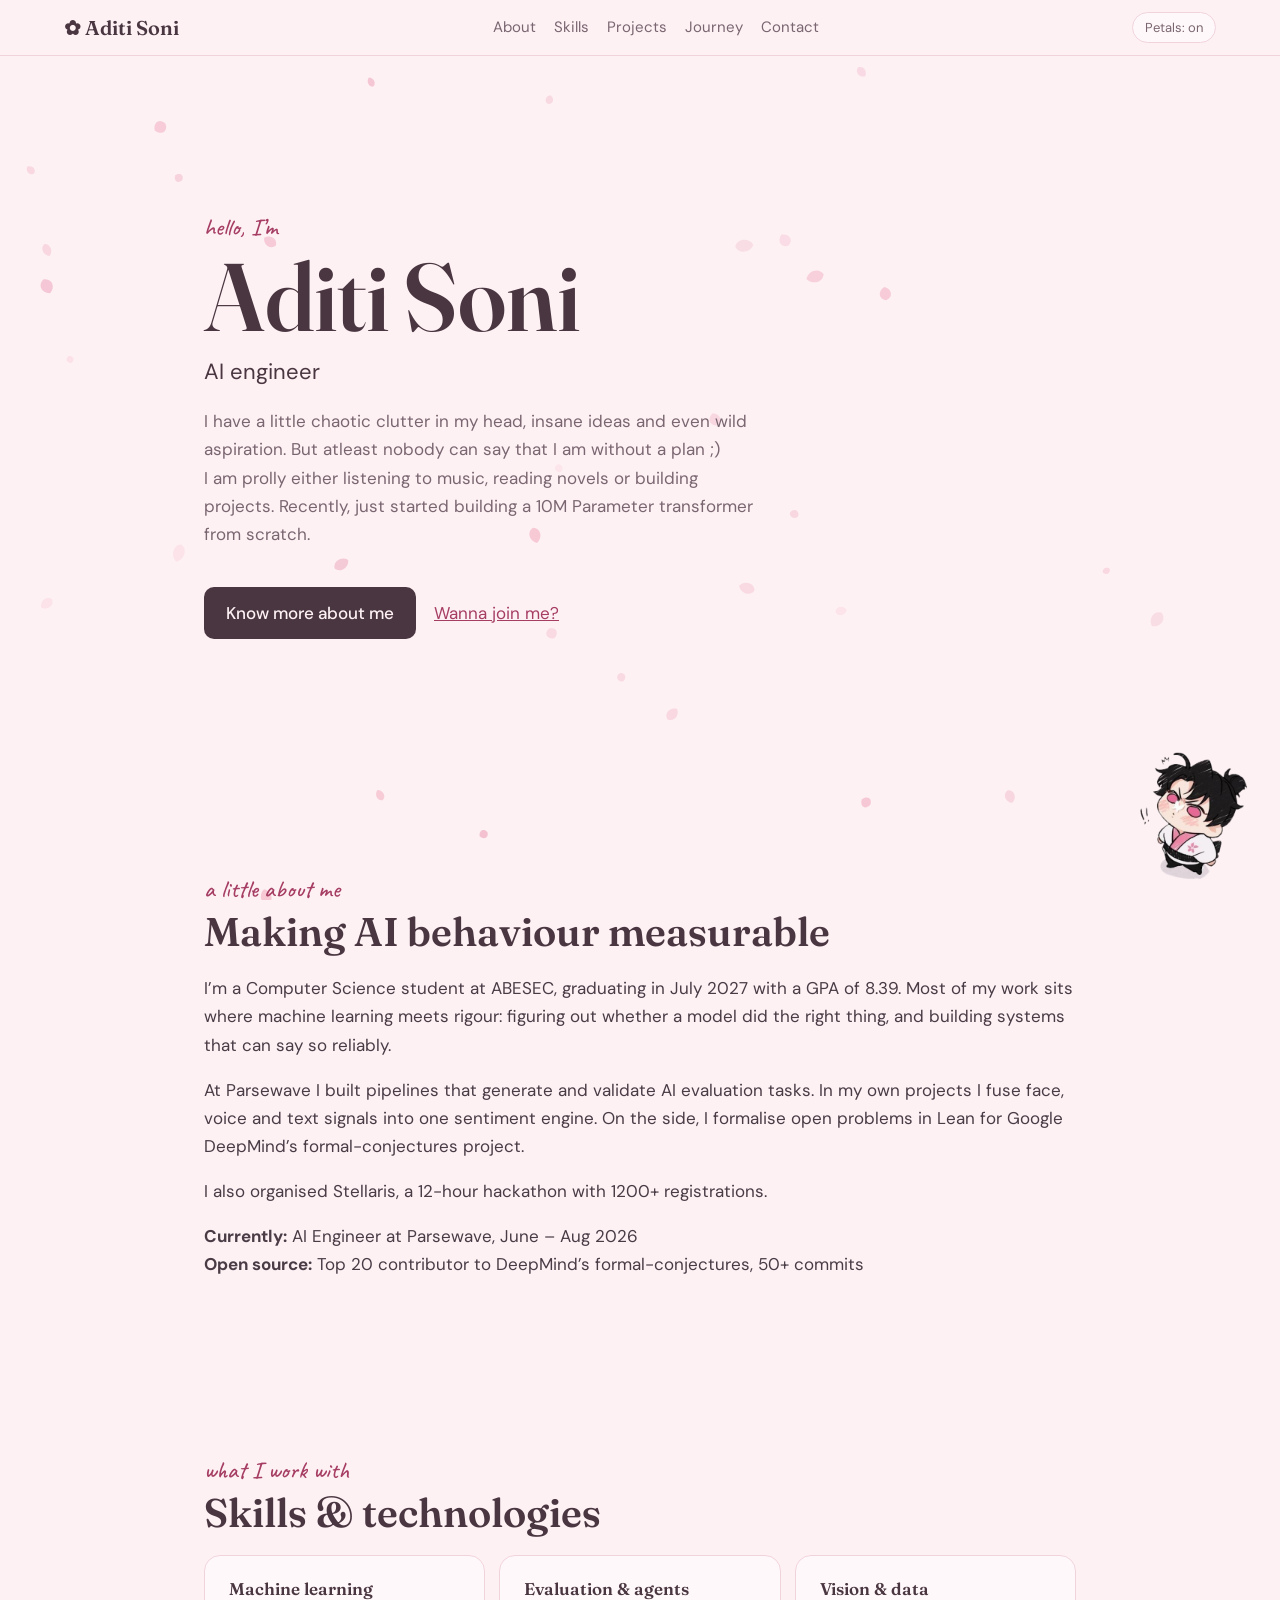
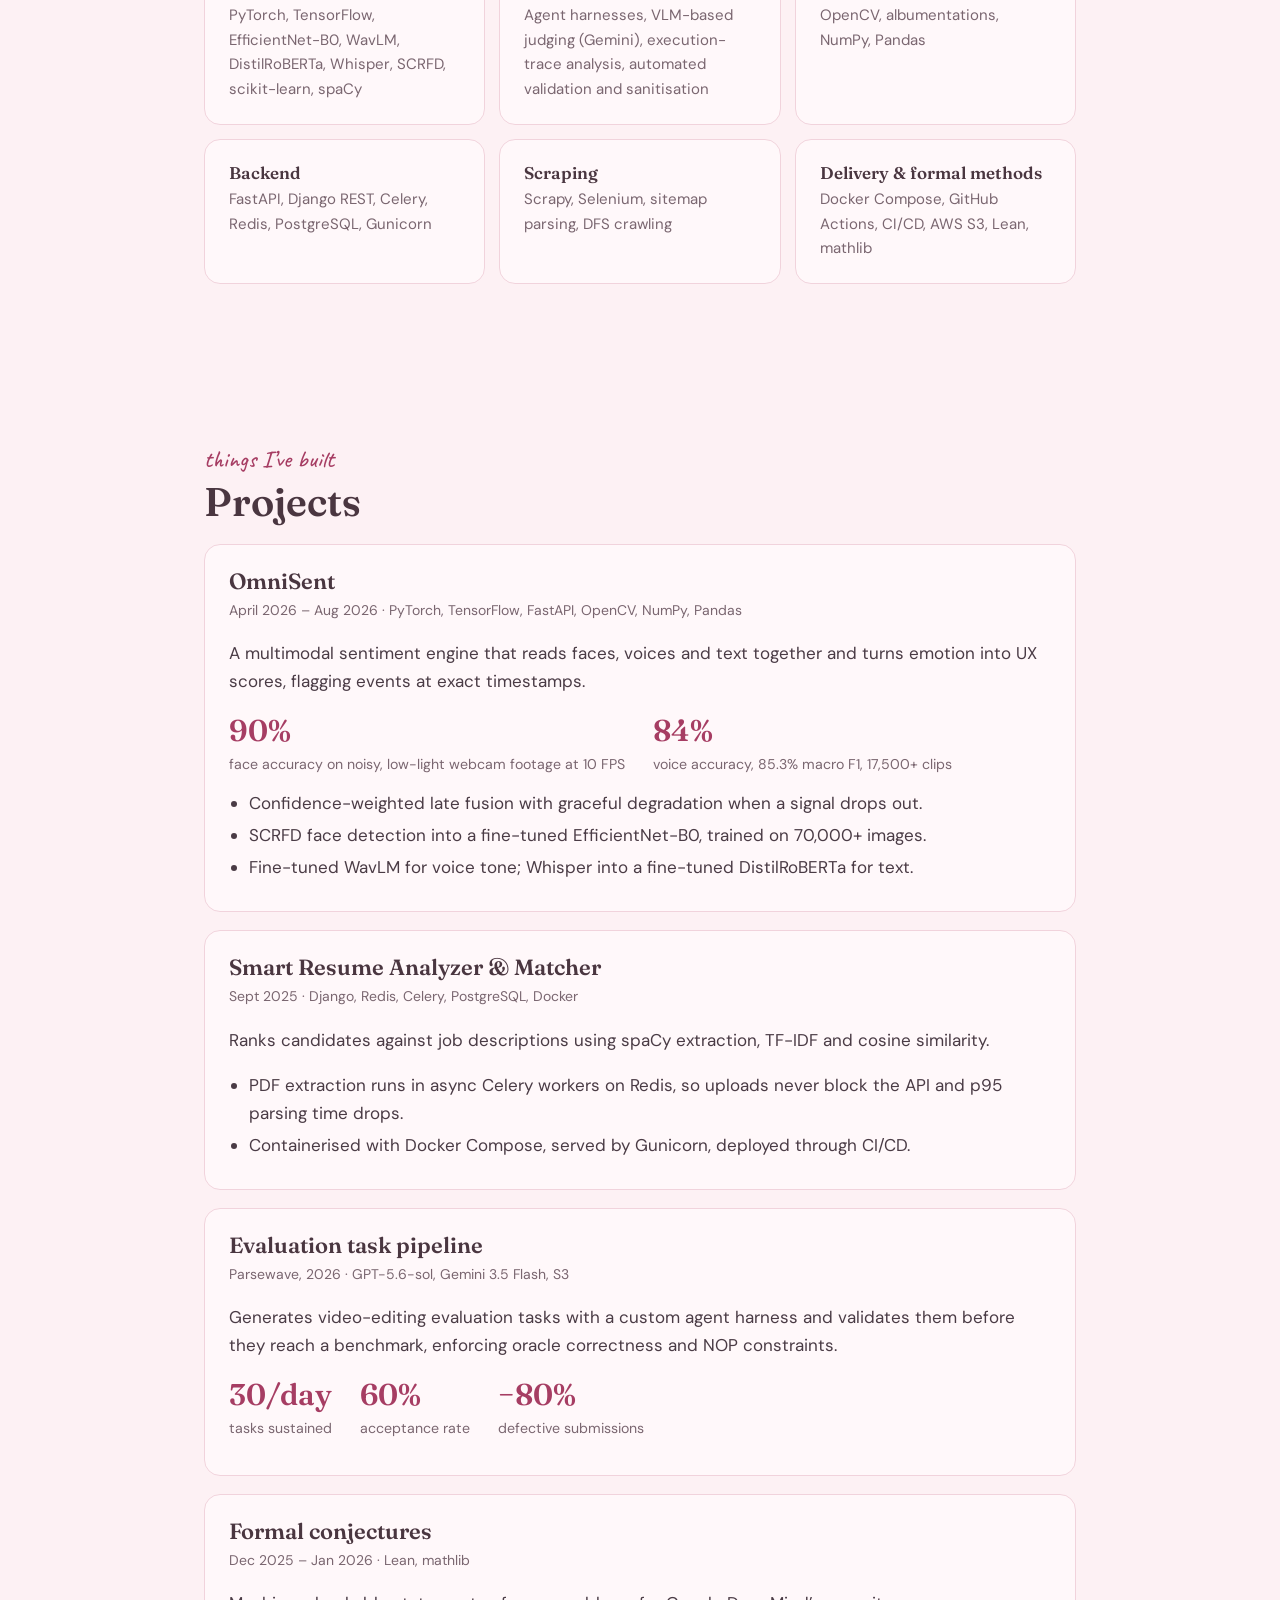
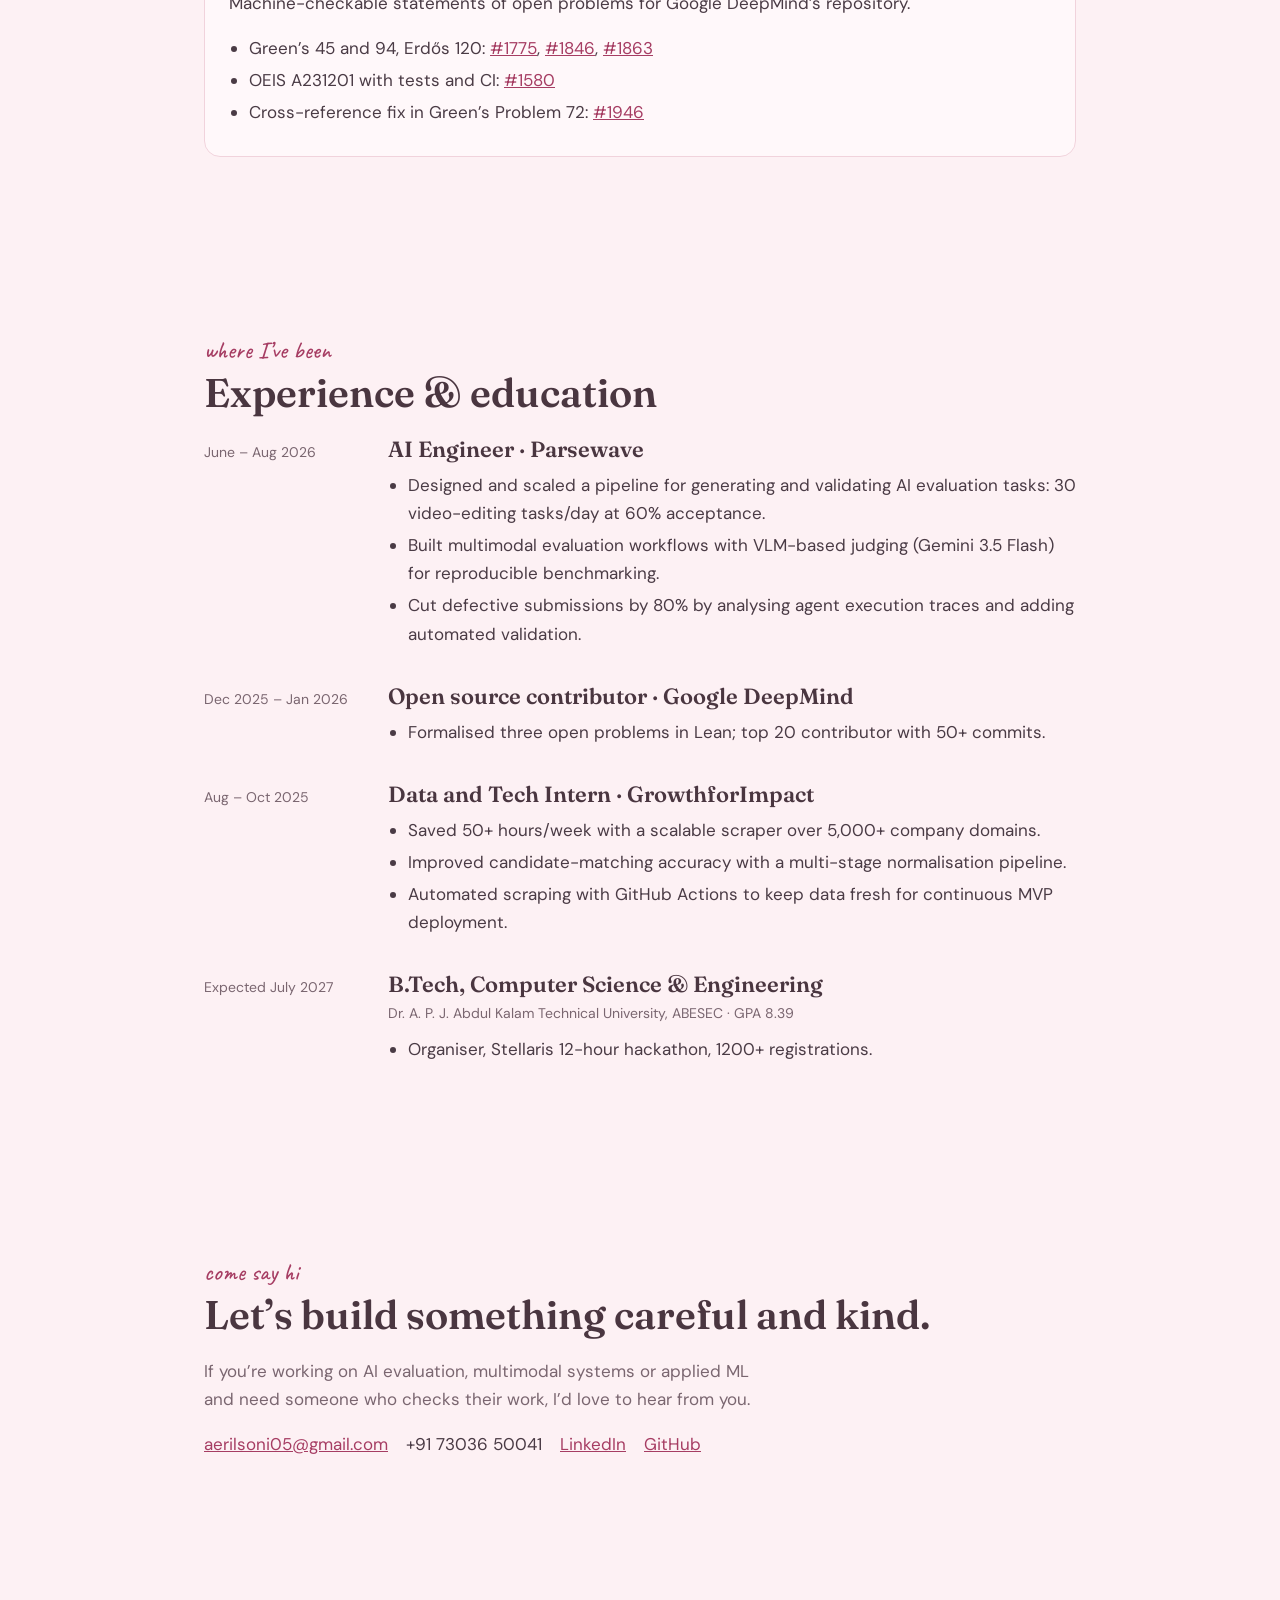
==== index.html @ 795e9792 "changed file name" ====
<!DOCTYPE html>
<html lang="en">
<head>
<meta charset="utf-8">
<meta name="viewport" content="width=device-width, initial-scale=1, viewport-fit=cover">
<title>Aditi Soni — Portfolio</title>
<link rel="stylesheet" href="https://fonts.googleapis.com/css2?family=Fraunces:wght@400;600&family=DM+Sans:wght@400;500&family=Caveat:wght@500&display=swap">
<style>
:root{--bg:#fdf1f4;--surface:#fff8fa;--line:#f1d3dc;--text:#4a3b45;--muted:#7a6670;--rose:#a63d63;--pink:#f4bfce;--ink:#4a3640;--focus:#8839ef;
box-sizing:border-box;padding-top:env(safe-area-inset-top,0px);padding-bottom:env(safe-area-inset-bottom,0px)}
@media(prefers-color-scheme:dark){:root:not([data-theme="light"]){--bg:#2a1f26;--surface:#35282f;--line:#4d3a44;--text:#f3e1e7;--muted:#c4a9b4;--rose:#f2a4bd;--pink:#e58fab;--ink:#f3e1e7}}
:root[data-theme="dark"]{--bg:#2a1f26;--surface:#35282f;--line:#4d3a44;--text:#f3e1e7;--muted:#c4a9b4;--rose:#f2a4bd;--pink:#e58fab;--ink:#f3e1e7}
*{box-sizing:border-box}
html{scroll-behavior:smooth;scroll-padding-top:70px}
body{margin:0;background:var(--bg);color:var(--text);font:400 17px/1.65 "DM Sans",system-ui,sans-serif}
a{color:var(--rose)}
:focus-visible{outline:2px solid var(--focus);outline-offset:3px;border-radius:4px}
#petals{position:fixed;inset:0;width:100%;height:100%;pointer-events:none;z-index:0}
header,main,footer{position:relative;z-index:1}
header{position:sticky;top:env(safe-area-inset-top,0px);display:flex;justify-content:space-between;align-items:center;gap:12px;padding:12px 5vw;background:color-mix(in srgb,var(--bg) 88%,transparent);backdrop-filter:blur(6px);border-bottom:1px solid var(--line);z-index:5}
header nav{display:flex;gap:18px;flex-wrap:wrap}
header nav a{text-decoration:none;color:var(--muted);font-size:15px}
header nav a:hover{color:var(--rose)}
.brand{font:600 20px Fraunces,Georgia,serif;color:var(--ink);text-decoration:none}
#tog{font:inherit;font-size:13px;border:1px solid var(--line);background:var(--surface);color:var(--muted);border-radius:99px;padding:4px 12px;cursor:pointer}
section{padding:80px 5vw;max-width:1000px;margin:0 auto}
.hero{min-height:82vh;display:flex;flex-direction:column;justify-content:center}
.script{font:500 24px Caveat,cursive;color:var(--rose);margin:0}
h1{font:600 clamp(48px,9vw,96px)/1 Fraunces,Georgia,serif;color:var(--ink);margin:6px 0 10px}
h1 span{display:inline-block;margin-left:.15em}
h2{font:600 clamp(28px,4vw,40px)/1.2 Fraunces,Georgia,serif;color:var(--ink);margin:4px 0 18px}
h3{font:600 22px Fraunces,Georgia,serif;margin:0 0 4px;color:var(--ink)}
.role{font-size:22px;margin:0;color:var(--ink)}
.lede{max-width:560px;color:var(--muted)}
.btns{display:flex;gap:18px;align-items:center;margin-top:22px;flex-wrap:wrap}
.btn{background:var(--ink);color:var(--bg);padding:12px 22px;border-radius:10px;text-decoration:none;font-weight:500}
.card{background:var(--surface);border:1px solid var(--line);border-radius:16px;padding:22px 24px;margin-bottom:18px}
.meta{color:var(--muted);font-size:14px;margin:0 0 10px}
.stats{display:flex;gap:28px;flex-wrap:wrap;margin:12px 0}
.stats b{display:block;font:600 30px Fraunces,Georgia,serif;color:var(--rose)}
.stats small{color:var(--muted)}
ul{padding-left:20px;margin:8px 0}
li{margin:4px 0}
.skills{display:grid;grid-template-columns:repeat(auto-fit,minmax(260px,1fr));gap:14px}
.skills .card{margin:0}
.skills h3{font-size:17px}
.skills p{margin:0;color:var(--muted);font-size:15px}
.job{display:grid;grid-template-columns:160px 1fr;gap:8px 24px;margin-bottom:26px}
.job .when{color:var(--muted);font-size:14px;padding-top:6px}
@media(max-width:640px){.job{grid-template-columns:1fr}}
.links{display:flex;gap:18px;flex-wrap:wrap;margin-top:12px}
footer{text-align:center;padding:40px 5vw 120px;color:var(--muted);font-size:14px}
#chibi{position:fixed;right:max(12px,env(safe-area-inset-right,0px));bottom:calc(10px + env(safe-area-inset-bottom,0px));width:150px;height:auto;z-index:4;pointer-events:none;animation:bob 3.4s ease-in-out infinite}
@keyframes bob{50%{transform:translateY(-6px)}}
@media(prefers-reduced-motion:reduce){#chibi{animation:none}html{scroll-behavior:auto}}
</style>
</head>
<body>
<canvas id="petals" aria-hidden="true"></canvas>

<header>
  <a class="brand" href="#top">✿ Aditi Soni</a>
  <nav><a href="#about">About</a><a href="#skills">Skills</a><a href="#projects">Projects</a><a href="#journey">Journey</a><a href="#contact">Contact</a></nav>
  <button id="tog" aria-pressed="true">Petals: on</button>
</header>

<main id="top">
<section class="hero">
  <p class="script">hello, I’m</p>
  <h1>Aditi<span>Soni</span></h1>
  <p class="role">AI engineer</p>
  <p class="lede">I have a little chaotic clutter in my head, insane ideas and even wild aspiration. But atleast nobody can say that I am without a plan ;) <br> I am prolly either listening to music, reading novels or building projects. Recently, just started building a 10M Parameter transformer from scratch.</p>
  <div class="btns"><a class="btn" href="#projects">Know more about me</a><a href="#contact">Wanna join me?</a></div>
</section>

<section id="about">
  <p class="script">a little about me</p>
  <h2>Making AI behaviour measurable</h2>
  <p>I’m a Computer Science student at ABESEC, graduating in July 2027 with a GPA of 8.39. Most of my work sits where machine learning meets rigour: figuring out whether a model did the right thing, and building systems that can say so reliably.</p>
  <p>At Parsewave I built pipelines that generate and validate AI evaluation tasks. In my own projects I fuse face, voice and text signals into one sentiment engine. On the side, I formalise open problems in Lean for Google DeepMind’s formal-conjectures project.</p>
  <p>I also organised Stellaris, a 12-hour hackathon with 1200+ registrations.</p>
  <p><b>Currently:</b> AI Engineer at Parsewave, June – Aug 2026<br><b>Open source:</b> Top 20 contributor to DeepMind’s formal-conjectures, 50+ commits</p>
</section>

<section id="skills">
  <p class="script">what I work with</p>
  <h2>Skills &amp; technologies</h2>
  <div class="skills">
    <div class="card"><h3>Machine learning</h3><p>PyTorch, TensorFlow, EfficientNet-B0, WavLM, DistilRoBERTa, Whisper, SCRFD, scikit-learn, spaCy</p></div>
    <div class="card"><h3>Evaluation &amp; agents</h3><p>Agent harnesses, VLM-based judging (Gemini), execution-trace analysis, automated validation and sanitisation</p></div>
    <div class="card"><h3>Vision &amp; data</h3><p>OpenCV, albumentations, NumPy, Pandas</p></div>
    <div class="card"><h3>Backend</h3><p>FastAPI, Django REST, Celery, Redis, PostgreSQL, Gunicorn</p></div>
    <div class="card"><h3>Scraping</h3><p>Scrapy, Selenium, sitemap parsing, DFS crawling</p></div>
    <div class="card"><h3>Delivery &amp; formal methods</h3><p>Docker Compose, GitHub Actions, CI/CD, AWS S3, Lean, mathlib</p></div>
  </div>
</section>

<section id="projects">
  <p class="script">things I’ve built</p>
  <h2>Projects</h2>
  <div class="card">
    <h3>OmniSent</h3>
    <p class="meta">April 2026 – Aug 2026 · PyTorch, TensorFlow, FastAPI, OpenCV, NumPy, Pandas</p>
    <p>A multimodal sentiment engine that reads faces, voices and text together and turns emotion into UX scores, flagging events at exact timestamps.</p>
    <div class="stats"><div><b>90%</b><small>face accuracy on noisy, low-light webcam footage at 10 FPS</small></div><div><b>84%</b><small>voice accuracy, 85.3% macro F1, 17,500+ clips</small></div></div>
    <ul><li>Confidence-weighted late fusion with graceful degradation when a signal drops out.</li><li>SCRFD face detection into a fine-tuned EfficientNet-B0, trained on 70,000+ images.</li><li>Fine-tuned WavLM for voice tone; Whisper into a fine-tuned DistilRoBERTa for text.</li></ul>
  </div>
  <div class="card">
    <h3>Smart Resume Analyzer &amp; Matcher</h3>
    <p class="meta">Sept 2025 · Django, Redis, Celery, PostgreSQL, Docker</p>
    <p>Ranks candidates against job descriptions using spaCy extraction, TF-IDF and cosine similarity.</p>
    <ul><li>PDF extraction runs in async Celery workers on Redis, so uploads never block the API and p95 parsing time drops.</li><li>Containerised with Docker Compose, served by Gunicorn, deployed through CI/CD.</li></ul>
  </div>
  <div class="card">
    <h3>Evaluation task pipeline</h3>
    <p class="meta">Parsewave, 2026 · GPT-5.6-sol, Gemini 3.5 Flash, S3</p>
    <p>Generates video-editing evaluation tasks with a custom agent harness and validates them before they reach a benchmark, enforcing oracle correctness and NOP constraints.</p>
    <div class="stats"><div><b>30/day</b><small>tasks sustained</small></div><div><b>60%</b><small>acceptance rate</small></div><div><b>−80%</b><small>defective submissions</small></div></div>
  </div>
  <div class="card">
    <h3>Formal conjectures</h3>
    <p class="meta">Dec 2025 – Jan 2026 · Lean, mathlib</p>
    <p>Machine-checkable statements of open problems for Google DeepMind’s repository.</p>
    <ul>
      <li>Green’s 45 and 94, Erdős 120: <a href="https://github.com/google-deepmind/formal-conjectures/pull/1775">#1775</a>, <a href="https://github.com/google-deepmind/formal-conjectures/pull/1846">#1846</a>, <a href="https://github.com/google-deepmind/formal-conjectures/pull/1863">#1863</a></li>
      <li>OEIS A231201 with tests and CI: <a href="https://github.com/google-deepmind/formal-conjectures/pull/1580">#1580</a></li>
      <li>Cross-reference fix in Green’s Problem 72: <a href="https://github.com/google-deepmind/formal-conjectures/pull/1946">#1946</a></li>
    </ul>
  </div>
</section>

<section id="journey">
  <p class="script">where I’ve been</p>
  <h2>Experience &amp; education</h2>
  <div class="job"><div class="when">June – Aug 2026</div><div><h3>AI Engineer · Parsewave</h3><ul><li>Designed and scaled a pipeline for generating and validating AI evaluation tasks: 30 video-editing tasks/day at 60% acceptance.</li><li>Built multimodal evaluation workflows with VLM-based judging (Gemini 3.5 Flash) for reproducible benchmarking.</li><li>Cut defective submissions by 80% by analysing agent execution traces and adding automated validation.</li></ul></div></div>
  <div class="job"><div class="when">Dec 2025 – Jan 2026</div><div><h3>Open source contributor · Google DeepMind</h3><ul><li>Formalised three open problems in Lean; top 20 contributor with 50+ commits.</li></ul></div></div>
  <div class="job"><div class="when">Aug – Oct 2025</div><div><h3>Data and Tech Intern · GrowthforImpact</h3><ul><li>Saved 50+ hours/week with a scalable scraper over 5,000+ company domains.</li><li>Improved candidate-matching accuracy with a multi-stage normalisation pipeline.</li><li>Automated scraping with GitHub Actions to keep data fresh for continuous MVP deployment.</li></ul></div></div>
  <div class="job"><div class="when">Expected July 2027</div><div><h3>B.Tech, Computer Science &amp; Engineering</h3><p class="meta">Dr. A. P. J. Abdul Kalam Technical University, ABESEC · GPA 8.39</p><ul><li>Organiser, Stellaris 12-hour hackathon, 1200+ registrations.</li></ul></div></div>
</section>

<section id="contact">
  <p class="script">come say hi</p>
  <h2>Let’s build something careful and kind.</h2>
  <p class="lede">If you’re working on AI evaluation, multimodal systems or applied ML and need someone who checks their work, I’d love to hear from you.</p>
  <div class="links"><a href="mailto:aerilsoni05@gmail.com">aerilsoni05@gmail.com</a><span>+91 73036 50041</span><a href="https://www.linkedin.com/in/aditisoni05">LinkedIn</a><a href="https://github.com/Aditi0522">GitHub</a></div>
</section>
</main>

<footer></footer>

<img id="chibi" src="[data-uri]" width="400" height="400" alt="" aria-hidden="true">

<script>
(function(){
  var c=document.getElementById('petals'),x=c.getContext('2d'),W,H,on=true,raf;
  var reduce=window.matchMedia('(prefers-reduced-motion: reduce)').matches;
  function size(){var d=window.devicePixelRatio||1;W=innerWidth;H=innerHeight;c.width=W*d;c.height=H*d;x.setTransform(d,0,0,d,0,0)}
  addEventListener('resize',size);size();
  var cols=['#f4bfce','#f7cfdb','#efa9bf','#fbdde5'];
  function P(init){this.reset(init)}
  P.prototype.reset=function(init){
    this.x=Math.random()*W;this.y=init?Math.random()*H:-20;
    this.s=5+Math.random()*5;this.vy=.35+Math.random()*.5;
    this.ph=Math.random()*6.28;this.sw=.6+Math.random()*.9;
    this.rot=Math.random()*6.28;this.vr=(Math.random()-.5)*.02;
    this.a=.45+Math.random()*.4;this.col=cols[Math.floor(Math.random()*cols.length)];
  };
  P.prototype.step=function(t){
    this.y+=this.vy;this.x+=Math.sin(t/1400+this.ph)*this.sw*.5;this.rot+=this.vr;
    if(this.y>H+20||this.x>W+30||this.x<-30)this.reset(false);
  };
  P.prototype.draw=function(t){
    var flip=Math.abs(Math.sin(t/900+this.ph));
    x.save();x.translate(this.x,this.y);x.rotate(this.rot);x.scale(1,.55+.45*flip);
    x.globalAlpha=this.a;x.fillStyle=this.col;
    var s=this.s;x.beginPath();
    x.moveTo(0,-s);x.bezierCurveTo(s*.9,-s*.7,s*.8,s*.6,0,s);
    x.bezierCurveTo(-s*.8,s*.6,-s*.9,-s*.7,0,-s);x.fill();
    x.restore();
  };
  var n=Math.min(36,Math.round(W/36)),ps=[];
  for(var i=0;i<n;i++)ps.push(new P(true));
  function loop(t){
    x.clearRect(0,0,W,H);
    for(var i=0;i<ps.length;i++){ps[i].step(t);ps[i].draw(t)}
    raf=requestAnimationFrame(loop);
  }
  var b=document.getElementById('tog');
  function set(v){
    on=v;b.textContent='Petals: '+(v?'on':'off');b.setAttribute('aria-pressed',v);
    cancelAnimationFrame(raf);
    if(v)raf=requestAnimationFrame(loop);else x.clearRect(0,0,W,H);
  }
  b.addEventListener('click',function(){set(!on)});
  set(!reduce);
})();
</script>
</body>
</html>
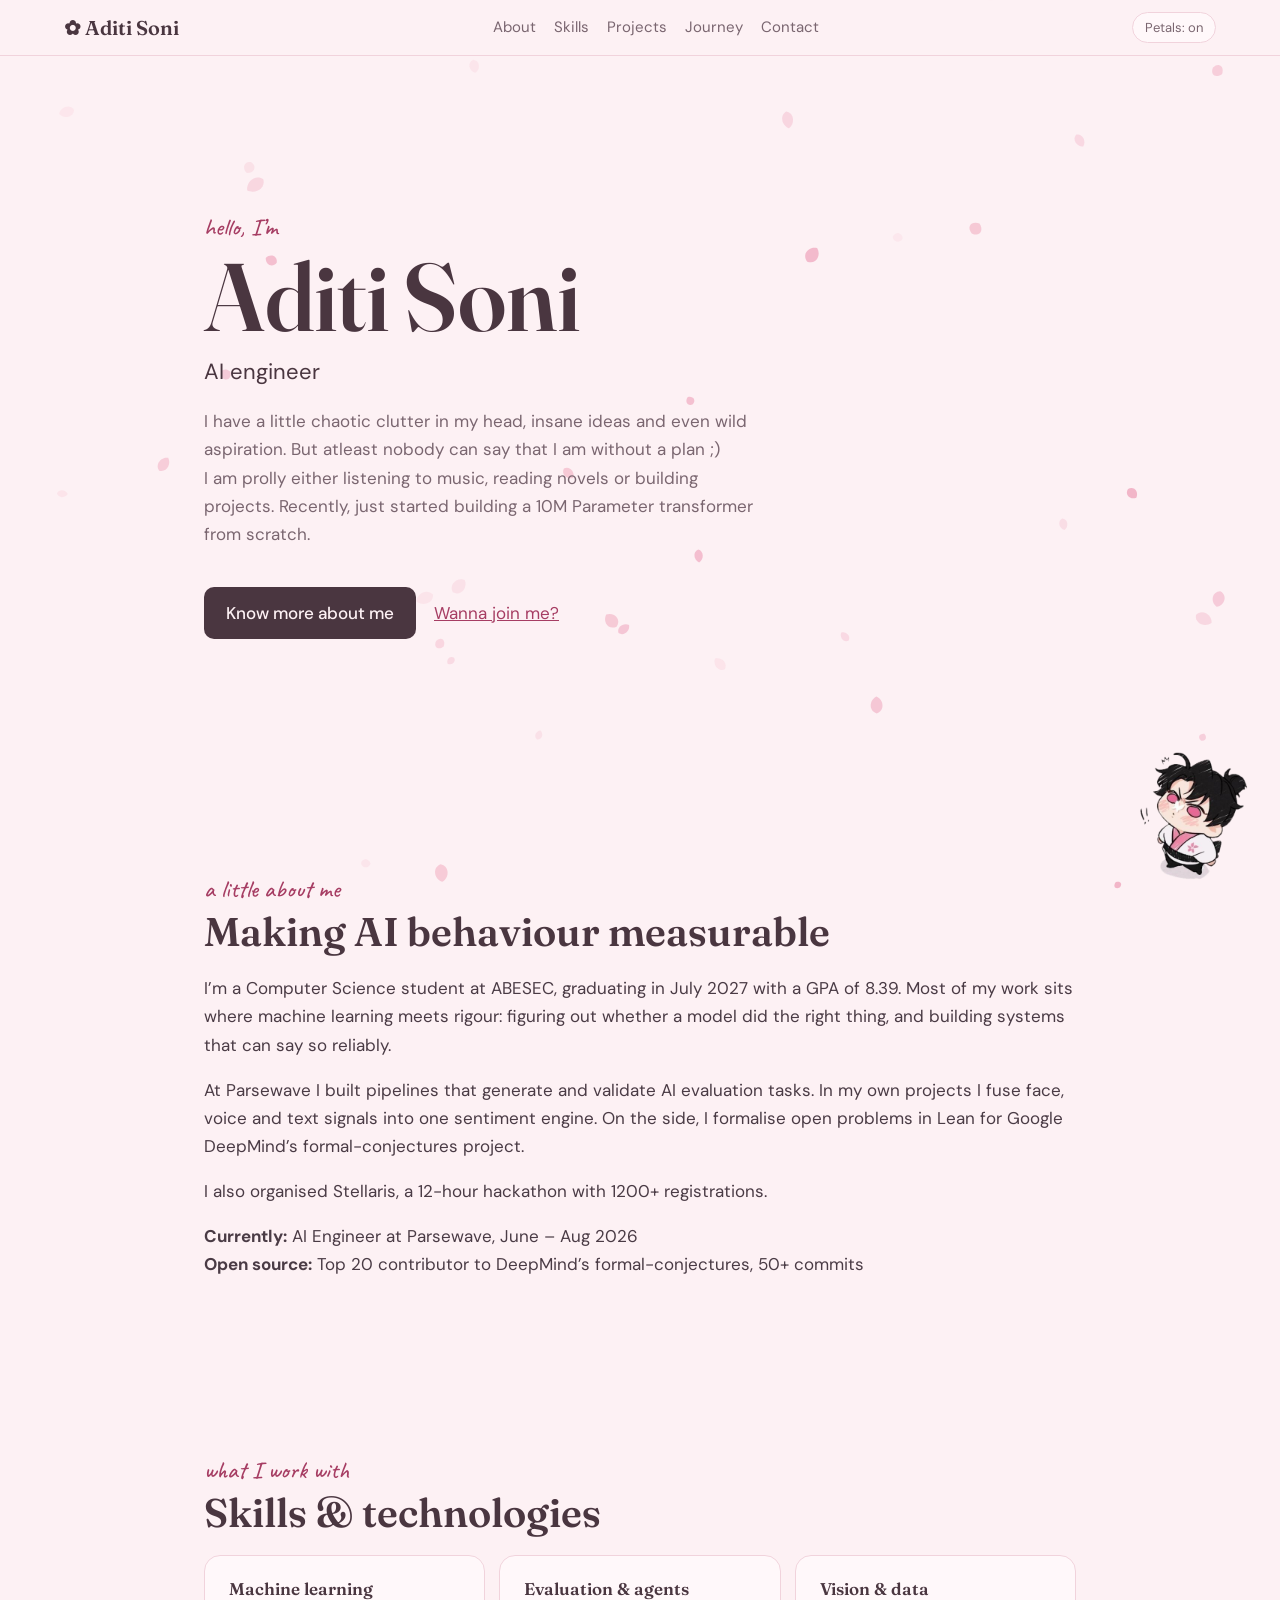
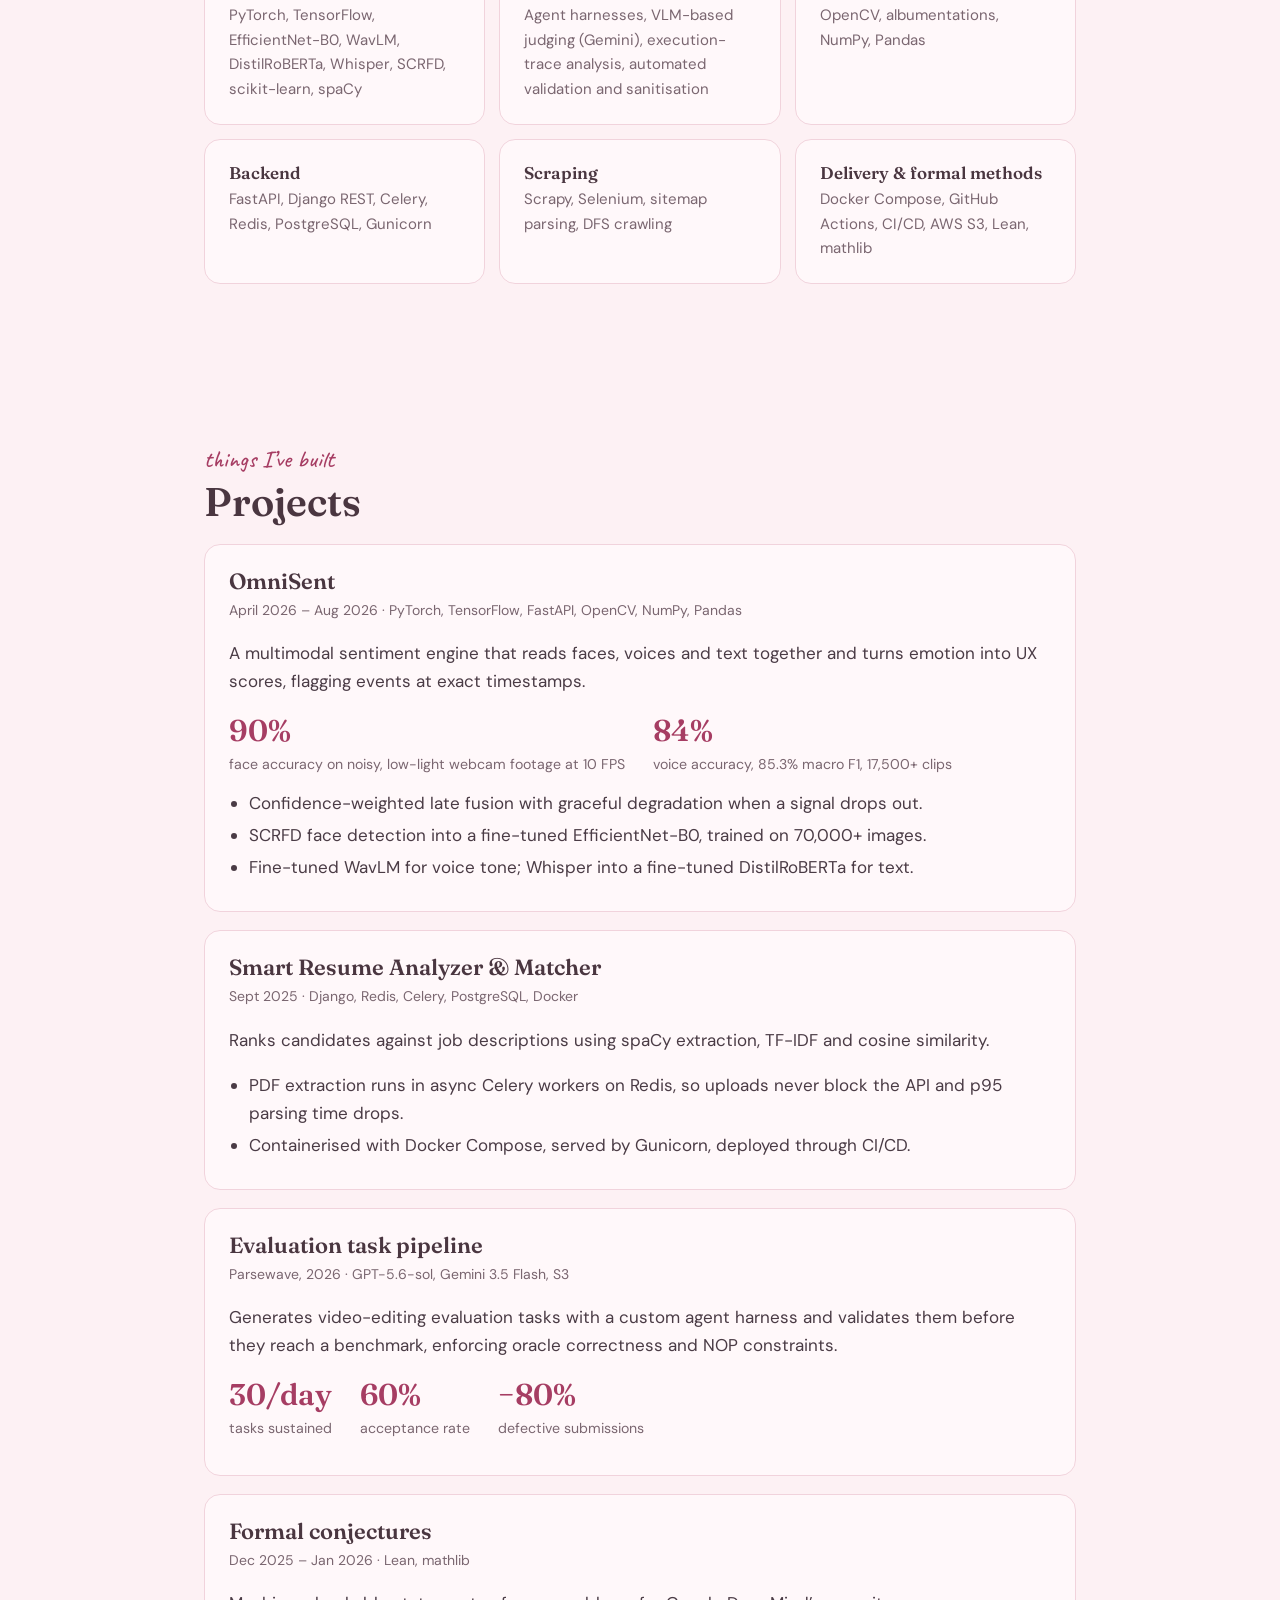
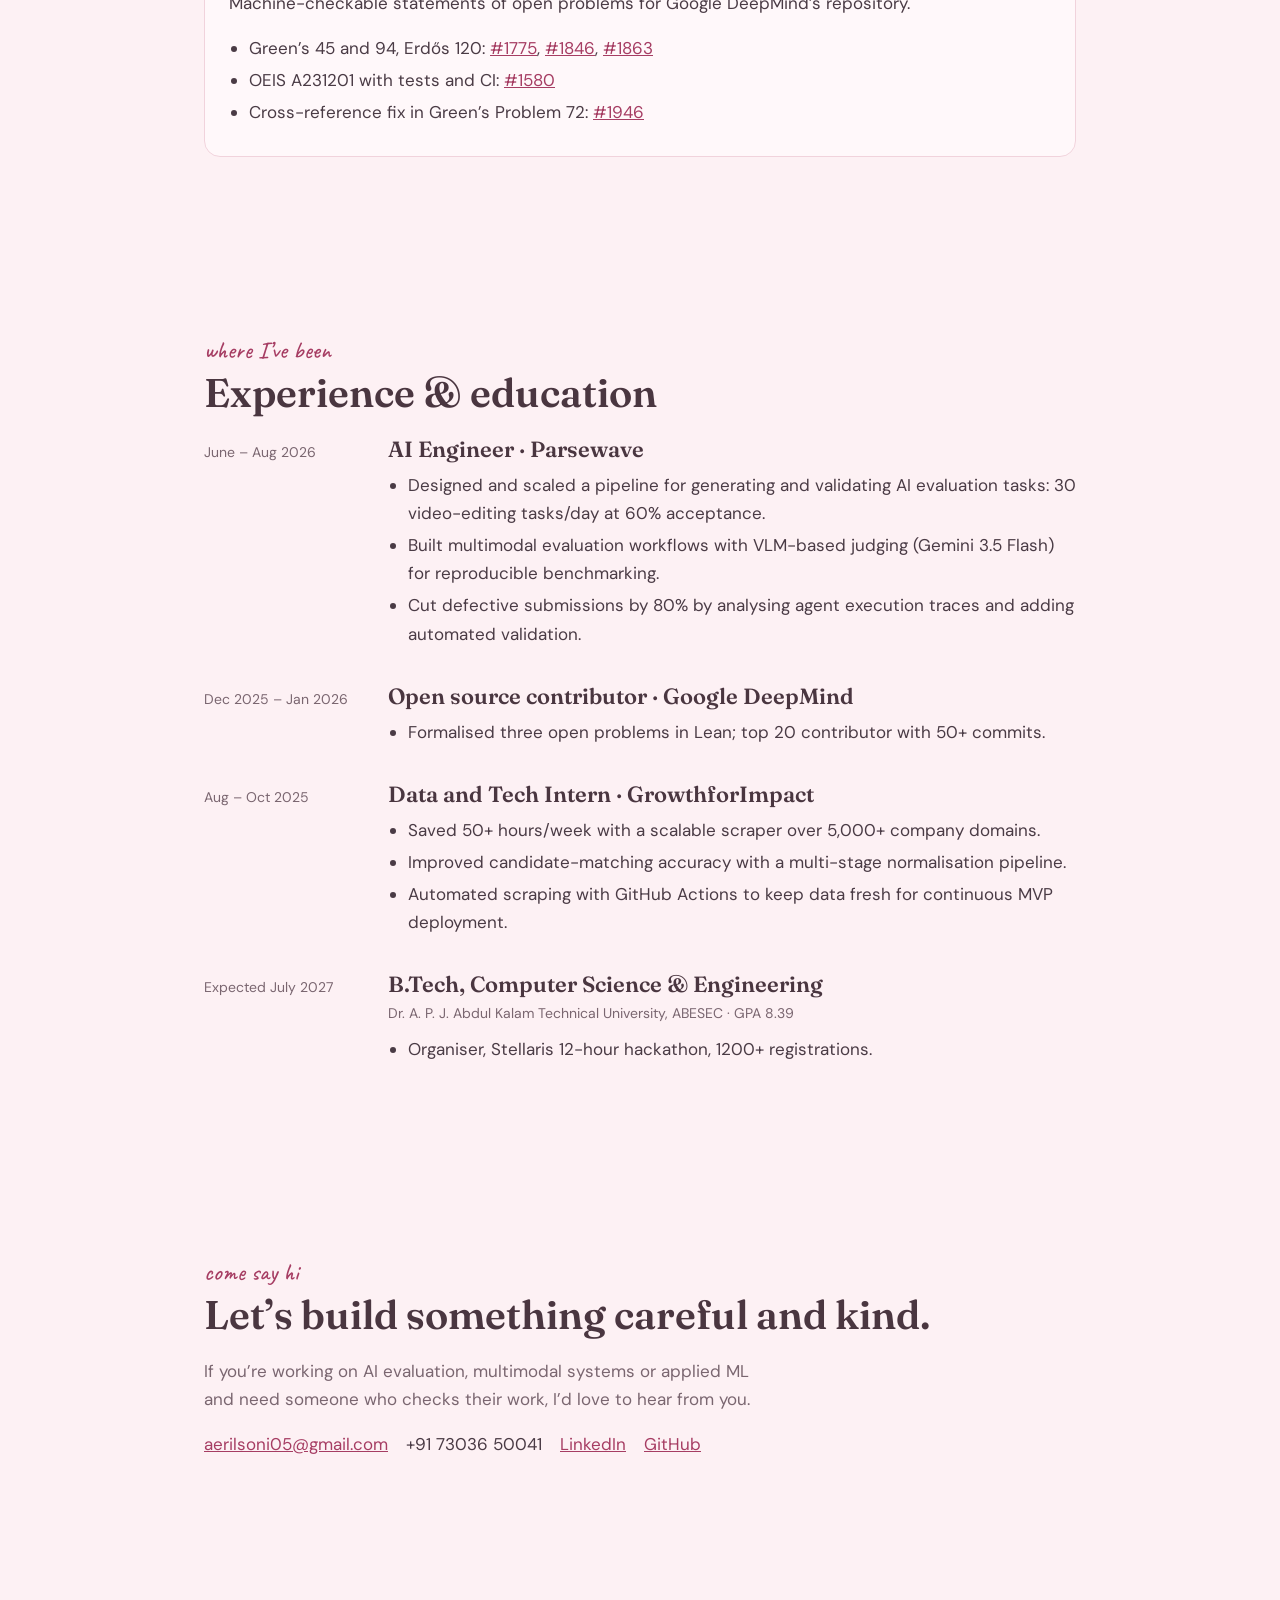
==== commit e0931ae0: "edit landing page" ====
--- a/index.html
+++ b/index.html
@@ -1,199 +1,189 @@
 <!DOCTYPE html>
 <html lang="en">
 <head>
-<meta charset="utf-8">
-<meta name="viewport" content="width=device-width, initial-scale=1, viewport-fit=cover">
-<title>Aditi Soni — Portfolio</title>
-<link rel="stylesheet" href="https://fonts.googleapis.com/css2?family=Fraunces:wght@400;600&family=DM+Sans:wght@400;500&family=Caveat:wght@500&display=swap">
-<style>
-:root{--bg:#fdf1f4;--surface:#fff8fa;--line:#f1d3dc;--text:#4a3b45;--muted:#7a6670;--rose:#a63d63;--pink:#f4bfce;--ink:#4a3640;--focus:#8839ef;
-box-sizing:border-box;padding-top:env(safe-area-inset-top,0px);padding-bottom:env(safe-area-inset-bottom,0px)}
-@media(prefers-color-scheme:dark){:root:not([data-theme="light"]){--bg:#2a1f26;--surface:#35282f;--line:#4d3a44;--text:#f3e1e7;--muted:#c4a9b4;--rose:#f2a4bd;--pink:#e58fab;--ink:#f3e1e7}}
-:root[data-theme="dark"]{--bg:#2a1f26;--surface:#35282f;--line:#4d3a44;--text:#f3e1e7;--muted:#c4a9b4;--rose:#f2a4bd;--pink:#e58fab;--ink:#f3e1e7}
-*{box-sizing:border-box}
-html{scroll-behavior:smooth;scroll-padding-top:70px}
-body{margin:0;background:var(--bg);color:var(--text);font:400 17px/1.65 "DM Sans",system-ui,sans-serif}
-a{color:var(--rose)}
-:focus-visible{outline:2px solid var(--focus);outline-offset:3px;border-radius:4px}
-#petals{position:fixed;inset:0;width:100%;height:100%;pointer-events:none;z-index:0}
-header,main,footer{position:relative;z-index:1}
-header{position:sticky;top:env(safe-area-inset-top,0px);display:flex;justify-content:space-between;align-items:center;gap:12px;padding:12px 5vw;background:color-mix(in srgb,var(--bg) 88%,transparent);backdrop-filter:blur(6px);border-bottom:1px solid var(--line);z-index:5}
-header nav{display:flex;gap:18px;flex-wrap:wrap}
-header nav a{text-decoration:none;color:var(--muted);font-size:15px}
-header nav a:hover{color:var(--rose)}
-.brand{font:600 20px Fraunces,Georgia,serif;color:var(--ink);text-decoration:none}
-#tog{font:inherit;font-size:13px;border:1px solid var(--line);background:var(--surface);color:var(--muted);border-radius:99px;padding:4px 12px;cursor:pointer}
-section{padding:80px 5vw;max-width:1000px;margin:0 auto}
-.hero{min-height:82vh;display:flex;flex-direction:column;justify-content:center}
-.script{font:500 24px Caveat,cursive;color:var(--rose);margin:0}
-h1{font:600 clamp(48px,9vw,96px)/1 Fraunces,Georgia,serif;color:var(--ink);margin:6px 0 10px}
-h1 span{display:inline-block;margin-left:.15em}
-h2{font:600 clamp(28px,4vw,40px)/1.2 Fraunces,Georgia,serif;color:var(--ink);margin:4px 0 18px}
-h3{font:600 22px Fraunces,Georgia,serif;margin:0 0 4px;color:var(--ink)}
-.role{font-size:22px;margin:0;color:var(--ink)}
-.lede{max-width:560px;color:var(--muted)}
-.btns{display:flex;gap:18px;align-items:center;margin-top:22px;flex-wrap:wrap}
-.btn{background:var(--ink);color:var(--bg);padding:12px 22px;border-radius:10px;text-decoration:none;font-weight:500}
-.card{background:var(--surface);border:1px solid var(--line);border-radius:16px;padding:22px 24px;margin-bottom:18px}
-.meta{color:var(--muted);font-size:14px;margin:0 0 10px}
-.stats{display:flex;gap:28px;flex-wrap:wrap;margin:12px 0}
-.stats b{display:block;font:600 30px Fraunces,Georgia,serif;color:var(--rose)}
-.stats small{color:var(--muted)}
-ul{padding-left:20px;margin:8px 0}
-li{margin:4px 0}
-.skills{display:grid;grid-template-columns:repeat(auto-fit,minmax(260px,1fr));gap:14px}
-.skills .card{margin:0}
-.skills h3{font-size:17px}
-.skills p{margin:0;color:var(--muted);font-size:15px}
-.job{display:grid;grid-template-columns:160px 1fr;gap:8px 24px;margin-bottom:26px}
-.job .when{color:var(--muted);font-size:14px;padding-top:6px}
-@media(max-width:640px){.job{grid-template-columns:1fr}}
-.links{display:flex;gap:18px;flex-wrap:wrap;margin-top:12px}
-footer{text-align:center;padding:40px 5vw 120px;color:var(--muted);font-size:14px}
-#chibi{position:fixed;right:max(12px,env(safe-area-inset-right,0px));bottom:calc(10px + env(safe-area-inset-bottom,0px));width:150px;height:auto;z-index:4;pointer-events:none;animation:bob 3.4s ease-in-out infinite}
-@keyframes bob{50%{transform:translateY(-6px)}}
-@media(prefers-reduced-motion:reduce){#chibi{animation:none}html{scroll-behavior:auto}}
-</style>
+  <meta charset="utf-8">
+  <meta name="viewport" content="width=device-width, initial-scale=1, viewport-fit=cover">
+  <title>Aditi Soni — Portfolio</title>
+
+  <link rel="stylesheet" href="https://fonts.googleapis.com/css2?family=Fraunces:wght@400;600&family=DM+Sans:wght@400;500&family=Caveat:wght@500&display=swap">
+  <link rel="stylesheet" href="css/style.css">
 </head>
 <body>
-<canvas id="petals" aria-hidden="true"></canvas>
+  <canvas id="petals" aria-hidden="true"></canvas>
 
-<header>
-  <a class="brand" href="#top">✿ Aditi Soni</a>
-  <nav><a href="#about">About</a><a href="#skills">Skills</a><a href="#projects">Projects</a><a href="#journey">Journey</a><a href="#contact">Contact</a></nav>
-  <button id="tog" aria-pressed="true">Petals: on</button>
-</header>
+  <header>
+    <a class="brand" href="#top">✿ Aditi Soni</a>
+    <nav>
+      <a href="#about">About</a>
+      <a href="#skills">Skills</a>
+      <a href="#projects">Projects</a>
+      <a href="#journey">Journey</a>
+      <a href="#contact">Contact</a>
+    </nav>
+    <button id="tog" aria-pressed="true">Petals: on</button>
+  </header>
 
-<main id="top">
-<section class="hero">
-  <p class="script">hello, I’m</p>
-  <h1>Aditi<span>Soni</span></h1>
-  <p class="role">AI engineer</p>
-  <p class="lede">I have a little chaotic clutter in my head, insane ideas and even wild aspiration. But atleast nobody can say that I am without a plan ;) <br> I am prolly either listening to music, reading novels or building projects. Recently, just started building a 10M Parameter transformer from scratch.</p>
-  <div class="btns"><a class="btn" href="#projects">Know more about me</a><a href="#contact">Wanna join me?</a></div>
-</section>
+  <main id="top">
 
-<section id="about">
-  <p class="script">a little about me</p>
-  <h2>Making AI behaviour measurable</h2>
-  <p>I’m a Computer Science student at ABESEC, graduating in July 2027 with a GPA of 8.39. Most of my work sits where machine learning meets rigour: figuring out whether a model did the right thing, and building systems that can say so reliably.</p>
-  <p>At Parsewave I built pipelines that generate and validate AI evaluation tasks. In my own projects I fuse face, voice and text signals into one sentiment engine. On the side, I formalise open problems in Lean for Google DeepMind’s formal-conjectures project.</p>
-  <p>I also organised Stellaris, a 12-hour hackathon with 1200+ registrations.</p>
-  <p><b>Currently:</b> AI Engineer at Parsewave, June – Aug 2026<br><b>Open source:</b> Top 20 contributor to DeepMind’s formal-conjectures, 50+ commits</p>
-</section>
+    <!-- ============ HERO ============ -->
+    <section class="hero">
+      <p class="script">hello, I’m</p>
+      <h1>Aditi<span>Soni</span></h1>
+      <p class="role">AI engineer</p>
+      <p class="lede">I have a little chaotic clutter in my head, insane ideas and even wild aspiration. But atleast nobody can say that I am without a plan ;) <br> I am prolly either listening to music, reading novels or building projects. Recently, just started building a 10M Parameter transformer from scratch.</p>
+      <div class="btns">
+        <a class="btn" href="#projects">Know more about me</a>
+        <a href="#contact">Wanna join me?</a>
+      </div>
+    </section>
 
-<section id="skills">
-  <p class="script">what I work with</p>
-  <h2>Skills &amp; technologies</h2>
-  <div class="skills">
-    <div class="card"><h3>Machine learning</h3><p>PyTorch, TensorFlow, EfficientNet-B0, WavLM, DistilRoBERTa, Whisper, SCRFD, scikit-learn, spaCy</p></div>
-    <div class="card"><h3>Evaluation &amp; agents</h3><p>Agent harnesses, VLM-based judging (Gemini), execution-trace analysis, automated validation and sanitisation</p></div>
-    <div class="card"><h3>Vision &amp; data</h3><p>OpenCV, albumentations, NumPy, Pandas</p></div>
-    <div class="card"><h3>Backend</h3><p>FastAPI, Django REST, Celery, Redis, PostgreSQL, Gunicorn</p></div>
-    <div class="card"><h3>Scraping</h3><p>Scrapy, Selenium, sitemap parsing, DFS crawling</p></div>
-    <div class="card"><h3>Delivery &amp; formal methods</h3><p>Docker Compose, GitHub Actions, CI/CD, AWS S3, Lean, mathlib</p></div>
-  </div>
-</section>
+    <!-- ============ ABOUT ============ -->
+    <section id="about">
+      <p class="script">a little about me</p>
+      <h2>Making AI behaviour measurable</h2>
+      <p>I’m a Computer Science student at ABESEC, graduating in July 2027 with a GPA of 8.39. Most of my work sits where machine learning meets rigour: figuring out whether a model did the right thing, and building systems that can say so reliably.</p>
+      <p>At Parsewave I built pipelines that generate and validate AI evaluation tasks. In my own projects I fuse face, voice and text signals into one sentiment engine. On the side, I formalise open problems in Lean for Google DeepMind’s formal-conjectures project.</p>
+      <p>I also organised Stellaris, a 12-hour hackathon with 1200+ registrations.</p>
+      <p><b>Currently:</b> AI Engineer at Parsewave, June – Aug 2026<br><b>Open source:</b> Top 20 contributor to DeepMind’s formal-conjectures, 50+ commits</p>
+    </section>
 
-<section id="projects">
-  <p class="script">things I’ve built</p>
-  <h2>Projects</h2>
-  <div class="card">
-    <h3>OmniSent</h3>
-    <p class="meta">April 2026 – Aug 2026 · PyTorch, TensorFlow, FastAPI, OpenCV, NumPy, Pandas</p>
-    <p>A multimodal sentiment engine that reads faces, voices and text together and turns emotion into UX scores, flagging events at exact timestamps.</p>
-    <div class="stats"><div><b>90%</b><small>face accuracy on noisy, low-light webcam footage at 10 FPS</small></div><div><b>84%</b><small>voice accuracy, 85.3% macro F1, 17,500+ clips</small></div></div>
-    <ul><li>Confidence-weighted late fusion with graceful degradation when a signal drops out.</li><li>SCRFD face detection into a fine-tuned EfficientNet-B0, trained on 70,000+ images.</li><li>Fine-tuned WavLM for voice tone; Whisper into a fine-tuned DistilRoBERTa for text.</li></ul>
-  </div>
-  <div class="card">
-    <h3>Smart Resume Analyzer &amp; Matcher</h3>
-    <p class="meta">Sept 2025 · Django, Redis, Celery, PostgreSQL, Docker</p>
-    <p>Ranks candidates against job descriptions using spaCy extraction, TF-IDF and cosine similarity.</p>
-    <ul><li>PDF extraction runs in async Celery workers on Redis, so uploads never block the API and p95 parsing time drops.</li><li>Containerised with Docker Compose, served by Gunicorn, deployed through CI/CD.</li></ul>
-  </div>
-  <div class="card">
-    <h3>Evaluation task pipeline</h3>
-    <p class="meta">Parsewave, 2026 · GPT-5.6-sol, Gemini 3.5 Flash, S3</p>
-    <p>Generates video-editing evaluation tasks with a custom agent harness and validates them before they reach a benchmark, enforcing oracle correctness and NOP constraints.</p>
-    <div class="stats"><div><b>30/day</b><small>tasks sustained</small></div><div><b>60%</b><small>acceptance rate</small></div><div><b>−80%</b><small>defective submissions</small></div></div>
-  </div>
-  <div class="card">
-    <h3>Formal conjectures</h3>
-    <p class="meta">Dec 2025 – Jan 2026 · Lean, mathlib</p>
-    <p>Machine-checkable statements of open problems for Google DeepMind’s repository.</p>
-    <ul>
-      <li>Green’s 45 and 94, Erdős 120: <a href="https://github.com/google-deepmind/formal-conjectures/pull/1775">#1775</a>, <a href="https://github.com/google-deepmind/formal-conjectures/pull/1846">#1846</a>, <a href="https://github.com/google-deepmind/formal-conjectures/pull/1863">#1863</a></li>
-      <li>OEIS A231201 with tests and CI: <a href="https://github.com/google-deepmind/formal-conjectures/pull/1580">#1580</a></li>
-      <li>Cross-reference fix in Green’s Problem 72: <a href="https://github.com/google-deepmind/formal-conjectures/pull/1946">#1946</a></li>
-    </ul>
-  </div>
-</section>
+    <!-- ============ SKILLS ============ -->
+    <section id="skills">
+      <p class="script">what I work with</p>
+      <h2>Skills &amp; technologies</h2>
+      <div class="skills">
+        <div class="card"><h3>Machine learning</h3><p>PyTorch, TensorFlow, EfficientNet-B0, WavLM, DistilRoBERTa, Whisper, SCRFD, scikit-learn, spaCy</p></div>
+        <div class="card"><h3>Evaluation &amp; agents</h3><p>Agent harnesses, VLM-based judging (Gemini), execution-trace analysis, automated validation and sanitisation</p></div>
+        <div class="card"><h3>Vision &amp; data</h3><p>OpenCV, albumentations, NumPy, Pandas</p></div>
+        <div class="card"><h3>Backend</h3><p>FastAPI, Django REST, Celery, Redis, PostgreSQL, Gunicorn</p></div>
+        <div class="card"><h3>Scraping</h3><p>Scrapy, Selenium, sitemap parsing, DFS crawling</p></div>
+        <div class="card"><h3>Delivery &amp; formal methods</h3><p>Docker Compose, GitHub Actions, CI/CD, AWS S3, Lean, mathlib</p></div>
+      </div>
+    </section>
 
-<section id="journey">
-  <p class="script">where I’ve been</p>
-  <h2>Experience &amp; education</h2>
-  <div class="job"><div class="when">June – Aug 2026</div><div><h3>AI Engineer · Parsewave</h3><ul><li>Designed and scaled a pipeline for generating and validating AI evaluation tasks: 30 video-editing tasks/day at 60% acceptance.</li><li>Built multimodal evaluation workflows with VLM-based judging (Gemini 3.5 Flash) for reproducible benchmarking.</li><li>Cut defective submissions by 80% by analysing agent execution traces and adding automated validation.</li></ul></div></div>
-  <div class="job"><div class="when">Dec 2025 – Jan 2026</div><div><h3>Open source contributor · Google DeepMind</h3><ul><li>Formalised three open problems in Lean; top 20 contributor with 50+ commits.</li></ul></div></div>
-  <div class="job"><div class="when">Aug – Oct 2025</div><div><h3>Data and Tech Intern · GrowthforImpact</h3><ul><li>Saved 50+ hours/week with a scalable scraper over 5,000+ company domains.</li><li>Improved candidate-matching accuracy with a multi-stage normalisation pipeline.</li><li>Automated scraping with GitHub Actions to keep data fresh for continuous MVP deployment.</li></ul></div></div>
-  <div class="job"><div class="when">Expected July 2027</div><div><h3>B.Tech, Computer Science &amp; Engineering</h3><p class="meta">Dr. A. P. J. Abdul Kalam Technical University, ABESEC · GPA 8.39</p><ul><li>Organiser, Stellaris 12-hour hackathon, 1200+ registrations.</li></ul></div></div>
-</section>
+    <!-- ============ PROJECTS ============ -->
+    <section id="projects">
+      <p class="script">things I’ve built</p>
+      <h2>Projects</h2>
 
-<section id="contact">
-  <p class="script">come say hi</p>
-  <h2>Let’s build something careful and kind.</h2>
-  <p class="lede">If you’re working on AI evaluation, multimodal systems or applied ML and need someone who checks their work, I’d love to hear from you.</p>
-  <div class="links"><a href="mailto:aerilsoni05@gmail.com">aerilsoni05@gmail.com</a><span>+91 73036 50041</span><a href="https://www.linkedin.com/in/aditisoni05">LinkedIn</a><a href="https://github.com/Aditi0522">GitHub</a></div>
-</section>
-</main>
+      <div class="card">
+        <h3>OmniSent</h3>
+        <p class="meta">April 2026 – Aug 2026 · PyTorch, TensorFlow, FastAPI, OpenCV, NumPy, Pandas</p>
+        <p>A multimodal sentiment engine that reads faces, voices and text together and turns emotion into UX scores, flagging events at exact timestamps.</p>
+        <div class="stats">
+          <div><b>90%</b><small>face accuracy on noisy, low-light webcam footage at 10 FPS</small></div>
+          <div><b>84%</b><small>voice accuracy, 85.3% macro F1, 17,500+ clips</small></div>
+        </div>
+        <ul>
+          <li>Confidence-weighted late fusion with graceful degradation when a signal drops out.</li>
+          <li>SCRFD face detection into a fine-tuned EfficientNet-B0, trained on 70,000+ images.</li>
+          <li>Fine-tuned WavLM for voice tone; Whisper into a fine-tuned DistilRoBERTa for text.</li>
+        </ul>
+      </div>
 
-<footer></footer>
+      <div class="card">
+        <h3>Smart Resume Analyzer &amp; Matcher</h3>
+        <p class="meta">Sept 2025 · Django, Redis, Celery, PostgreSQL, Docker</p>
+        <p>Ranks candidates against job descriptions using spaCy extraction, TF-IDF and cosine similarity.</p>
+        <ul>
+          <li>PDF extraction runs in async Celery workers on Redis, so uploads never block the API and p95 parsing time drops.</li>
+          <li>Containerised with Docker Compose, served by Gunicorn, deployed through CI/CD.</li>
+        </ul>
+      </div>
 
-<img id="chibi" src="[data-uri]" width="400" height="400" alt="" aria-hidden="true">
+      <div class="card">
+        <h3>Evaluation task pipeline</h3>
+        <p class="meta">Parsewave, 2026 · GPT-5.6-sol, Gemini 3.5 Flash, S3</p>
+        <p>Generates video-editing evaluation tasks with a custom agent harness and validates them before they reach a benchmark, enforcing oracle correctness and NOP constraints.</p>
+        <div class="stats">
+          <div><b>30/day</b><small>tasks sustained</small></div>
+          <div><b>60%</b><small>acceptance rate</small></div>
+          <div><b>−80%</b><small>defective submissions</small></div>
+        </div>
+      </div>
 
-<script>
-(function(){
-  var c=document.getElementById('petals'),x=c.getContext('2d'),W,H,on=true,raf;
-  var reduce=window.matchMedia('(prefers-reduced-motion: reduce)').matches;
-  function size(){var d=window.devicePixelRatio||1;W=innerWidth;H=innerHeight;c.width=W*d;c.height=H*d;x.setTransform(d,0,0,d,0,0)}
-  addEventListener('resize',size);size();
-  var cols=['#f4bfce','#f7cfdb','#efa9bf','#fbdde5'];
-  function P(init){this.reset(init)}
-  P.prototype.reset=function(init){
-    this.x=Math.random()*W;this.y=init?Math.random()*H:-20;
-    this.s=5+Math.random()*5;this.vy=.35+Math.random()*.5;
-    this.ph=Math.random()*6.28;this.sw=.6+Math.random()*.9;
-    this.rot=Math.random()*6.28;this.vr=(Math.random()-.5)*.02;
-    this.a=.45+Math.random()*.4;this.col=cols[Math.floor(Math.random()*cols.length)];
-  };
-  P.prototype.step=function(t){
-    this.y+=this.vy;this.x+=Math.sin(t/1400+this.ph)*this.sw*.5;this.rot+=this.vr;
-    if(this.y>H+20||this.x>W+30||this.x<-30)this.reset(false);
-  };
-  P.prototype.draw=function(t){
-    var flip=Math.abs(Math.sin(t/900+this.ph));
-    x.save();x.translate(this.x,this.y);x.rotate(this.rot);x.scale(1,.55+.45*flip);
-    x.globalAlpha=this.a;x.fillStyle=this.col;
-    var s=this.s;x.beginPath();
-    x.moveTo(0,-s);x.bezierCurveTo(s*.9,-s*.7,s*.8,s*.6,0,s);
-    x.bezierCurveTo(-s*.8,s*.6,-s*.9,-s*.7,0,-s);x.fill();
-    x.restore();
-  };
-  var n=Math.min(36,Math.round(W/36)),ps=[];
-  for(var i=0;i<n;i++)ps.push(new P(true));
-  function loop(t){
-    x.clearRect(0,0,W,H);
-    for(var i=0;i<ps.length;i++){ps[i].step(t);ps[i].draw(t)}
-    raf=requestAnimationFrame(loop);
-  }
-  var b=document.getElementById('tog');
-  function set(v){
-    on=v;b.textContent='Petals: '+(v?'on':'off');b.setAttribute('aria-pressed',v);
-    cancelAnimationFrame(raf);
-    if(v)raf=requestAnimationFrame(loop);else x.clearRect(0,0,W,H);
-  }
-  b.addEventListener('click',function(){set(!on)});
-  set(!reduce);
-})();
-</script>
+      <div class="card">
+        <h3>Formal conjectures</h3>
+        <p class="meta">Dec 2025 – Jan 2026 · Lean, mathlib</p>
+        <p>Machine-checkable statements of open problems for Google DeepMind’s repository.</p>
+        <ul>
+          <li>Green’s 45 and 94, Erdős 120: <a href="https://github.com/google-deepmind/formal-conjectures/pull/1775">#1775</a>, <a href="https://github.com/google-deepmind/formal-conjectures/pull/1846">#1846</a>, <a href="https://github.com/google-deepmind/formal-conjectures/pull/1863">#1863</a></li>
+          <li>OEIS A231201 with tests and CI: <a href="https://github.com/google-deepmind/formal-conjectures/pull/1580">#1580</a></li>
+          <li>Cross-reference fix in Green’s Problem 72: <a href="https://github.com/google-deepmind/formal-conjectures/pull/1946">#1946</a></li>
+        </ul>
+      </div>
+    </section>
+
+    <!-- ============ JOURNEY ============ -->
+    <section id="journey">
+      <p class="script">where I’ve been</p>
+      <h2>Experience &amp; education</h2>
+
+      <div class="job">
+        <div class="when">June – Aug 2026</div>
+        <div>
+          <h3>AI Engineer · Parsewave</h3>
+          <ul>
+            <li>Designed and scaled a pipeline for generating and validating AI evaluation tasks: 30 video-editing tasks/day at 60% acceptance.</li>
+            <li>Built multimodal evaluation workflows with VLM-based judging (Gemini 3.5 Flash) for reproducible benchmarking.</li>
+            <li>Cut defective submissions by 80% by analysing agent execution traces and adding automated validation.</li>
+          </ul>
+        </div>
+      </div>
+
+      <div class="job">
+        <div class="when">Dec 2025 – Jan 2026</div>
+        <div>
+          <h3>Open source contributor · Google DeepMind</h3>
+          <ul>
+            <li>Formalised three open problems in Lean; top 20 contributor with 50+ commits.</li>
+          </ul>
+        </div>
+      </div>
+
+      <div class="job">
+        <div class="when">Aug – Oct 2025</div>
+        <div>
+          <h3>Data and Tech Intern · GrowthforImpact</h3>
+          <ul>
+            <li>Saved 50+ hours/week with a scalable scraper over 5,000+ company domains.</li>
+            <li>Improved candidate-matching accuracy with a multi-stage normalisation pipeline.</li>
+            <li>Automated scraping with GitHub Actions to keep data fresh for continuous MVP deployment.</li>
+          </ul>
+        </div>
+      </div>
+
+      <div class="job">
+        <div class="when">Expected July 2027</div>
+        <div>
+          <h3>B.Tech, Computer Science &amp; Engineering</h3>
+          <p class="meta">Dr. A. P. J. Abdul Kalam Technical University, ABESEC · GPA 8.39</p>
+          <ul>
+            <li>Organiser, Stellaris 12-hour hackathon, 1200+ registrations.</li>
+          </ul>
+        </div>
+      </div>
+    </section>
+
+    <!-- ============ CONTACT ============ -->
+    <section id="contact">
+      <p class="script">come say hi</p>
+      <h2>Let’s build something careful and kind.</h2>
+      <p class="lede">If you’re working on AI evaluation, multimodal systems or applied ML and need someone who checks their work, I’d love to hear from you.</p>
+      <div class="links">
+        <a href="mailto:aerilsoni05@gmail.com">aerilsoni05@gmail.com</a>
+        <span>+91 73036 50041</span>
+        <a href="https://www.linkedin.com/in/aditisoni05">LinkedIn</a>
+        <a href="https://github.com/Aditi0522">GitHub</a>
+      </div>
+    </section>
+
+  </main>
+
+  <footer></footer>
+
+  <img id="chibi" src="assets/chibi.png" width="400" height="400" alt="" aria-hidden="true">
+
+  <script src="js/petals.js"></script>
 </body>
 </html>
--- a/css/style.css
+++ b/css/style.css
@@ -0,0 +1,293 @@
+/* ==========================================================
+   Aditi Soni — Portfolio
+   ========================================================== */
+
+/* ---------- Theme tokens ---------- */
+:root {
+  --bg: #fdf1f4;
+  --surface: #fff8fa;
+  --line: #f1d3dc;
+  --text: #4a3b45;
+  --muted: #7a6670;
+  --rose: #a63d63;
+  --pink: #f4bfce;
+  --ink: #4a3640;
+  --focus: #8839ef;
+
+  box-sizing: border-box;
+  padding-top: env(safe-area-inset-top, 0px);
+  padding-bottom: env(safe-area-inset-bottom, 0px);
+}
+
+@media (prefers-color-scheme: dark) {
+  :root:not([data-theme="light"]) {
+    --bg: #2a1f26;
+    --surface: #35282f;
+    --line: #4d3a44;
+    --text: #f3e1e7;
+    --muted: #c4a9b4;
+    --rose: #f2a4bd;
+    --pink: #e58fab;
+    --ink: #f3e1e7;
+  }
+}
+
+:root[data-theme="dark"] {
+  --bg: #2a1f26;
+  --surface: #35282f;
+  --line: #4d3a44;
+  --text: #f3e1e7;
+  --muted: #c4a9b4;
+  --rose: #f2a4bd;
+  --pink: #e58fab;
+  --ink: #f3e1e7;
+}
+
+/* ---------- Base ---------- */
+* { box-sizing: border-box; }
+
+html {
+  scroll-behavior: smooth;
+  scroll-padding-top: 70px;
+}
+
+body {
+  margin: 0;
+  background: var(--bg);
+  color: var(--text);
+  font: 400 17px/1.65 "DM Sans", system-ui, sans-serif;
+}
+
+a { color: var(--rose); }
+
+:focus-visible {
+  outline: 2px solid var(--focus);
+  outline-offset: 3px;
+  border-radius: 4px;
+}
+
+/* ---------- Typography ---------- */
+.script {
+  font: 500 24px Caveat, cursive;
+  color: var(--rose);
+  margin: 0;
+}
+
+h1 {
+  font: 600 clamp(48px, 9vw, 96px)/1 Fraunces, Georgia, serif;
+  color: var(--ink);
+  margin: 6px 0 10px;
+}
+h1 span {
+  display: inline-block;
+  margin-left: .15em;
+}
+
+h2 {
+  font: 600 clamp(28px, 4vw, 40px)/1.2 Fraunces, Georgia, serif;
+  color: var(--ink);
+  margin: 4px 0 18px;
+}
+
+h3 {
+  font: 600 22px Fraunces, Georgia, serif;
+  margin: 0 0 4px;
+  color: var(--ink);
+}
+
+ul { padding-left: 20px; margin: 8px 0; }
+li { margin: 4px 0; }
+
+/* ---------- Background petals canvas ---------- */
+#petals {
+  position: fixed;
+  inset: 0;
+  width: 100%;
+  height: 100%;
+  pointer-events: none;
+  z-index: 0;
+}
+
+header, main, footer {
+  position: relative;
+  z-index: 1;
+}
+
+/* ---------- Header / nav ---------- */
+header {
+  position: sticky;
+  top: env(safe-area-inset-top, 0px);
+  display: flex;
+  justify-content: space-between;
+  align-items: center;
+  gap: 12px;
+  padding: 12px 5vw;
+  background: color-mix(in srgb, var(--bg) 88%, transparent);
+  backdrop-filter: blur(6px);
+  border-bottom: 1px solid var(--line);
+  z-index: 5;
+}
+
+header nav {
+  display: flex;
+  gap: 18px;
+  flex-wrap: wrap;
+}
+header nav a {
+  text-decoration: none;
+  color: var(--muted);
+  font-size: 15px;
+}
+header nav a:hover { color: var(--rose); }
+
+.brand {
+  font: 600 20px Fraunces, Georgia, serif;
+  color: var(--ink);
+  text-decoration: none;
+}
+
+#tog {
+  font: inherit;
+  font-size: 13px;
+  border: 1px solid var(--line);
+  background: var(--surface);
+  color: var(--muted);
+  border-radius: 99px;
+  padding: 4px 12px;
+  cursor: pointer;
+}
+
+/* ---------- Sections ---------- */
+section {
+  padding: 80px 5vw;
+  max-width: 1000px;
+  margin: 0 auto;
+}
+
+/* Hero */
+.hero {
+  min-height: 82vh;
+  display: flex;
+  flex-direction: column;
+  justify-content: center;
+}
+.role {
+  font-size: 22px;
+  margin: 0;
+  color: var(--ink);
+}
+.lede {
+  max-width: 560px;
+  color: var(--muted);
+}
+.btns {
+  display: flex;
+  gap: 18px;
+  align-items: center;
+  margin-top: 22px;
+  flex-wrap: wrap;
+}
+.btn {
+  background: var(--ink);
+  color: var(--bg);
+  padding: 12px 22px;
+  border-radius: 10px;
+  text-decoration: none;
+  font-weight: 500;
+}
+
+/* Cards (projects) */
+.card {
+  background: var(--surface);
+  border: 1px solid var(--line);
+  border-radius: 16px;
+  padding: 22px 24px;
+  margin-bottom: 18px;
+}
+.meta {
+  color: var(--muted);
+  font-size: 14px;
+  margin: 0 0 10px;
+}
+.stats {
+  display: flex;
+  gap: 28px;
+  flex-wrap: wrap;
+  margin: 12px 0;
+}
+.stats b {
+  display: block;
+  font: 600 30px Fraunces, Georgia, serif;
+  color: var(--rose);
+}
+.stats small { color: var(--muted); }
+
+/* Skills grid */
+.skills {
+  display: grid;
+  grid-template-columns: repeat(auto-fit, minmax(260px, 1fr));
+  gap: 14px;
+}
+.skills .card { margin: 0; }
+.skills h3 { font-size: 17px; }
+.skills p {
+  margin: 0;
+  color: var(--muted);
+  font-size: 15px;
+}
+
+/* Experience timeline */
+.job {
+  display: grid;
+  grid-template-columns: 160px 1fr;
+  gap: 8px 24px;
+  margin-bottom: 26px;
+}
+.job .when {
+  color: var(--muted);
+  font-size: 14px;
+  padding-top: 6px;
+}
+
+/* Contact */
+.links {
+  display: flex;
+  gap: 18px;
+  flex-wrap: wrap;
+  margin-top: 12px;
+}
+
+/* Footer */
+footer {
+  text-align: center;
+  padding: 40px 5vw 120px;
+  color: var(--muted);
+  font-size: 14px;
+}
+
+/* ---------- Chibi mascot ---------- */
+#chibi {
+  position: fixed;
+  right: max(12px, env(safe-area-inset-right, 0px));
+  bottom: calc(10px + env(safe-area-inset-bottom, 0px));
+  width: 150px;
+  height: auto;
+  z-index: 4;
+  pointer-events: none;
+  animation: bob 3.4s ease-in-out infinite;
+}
+
+@keyframes bob {
+  50% { transform: translateY(-6px); }
+}
+
+/* ---------- Responsive ---------- */
+@media (max-width: 640px) {
+  .job { grid-template-columns: 1fr; }
+}
+
+/* ---------- Reduced motion ---------- */
+@media (prefers-reduced-motion: reduce) {
+  #chibi { animation: none; }
+  html { scroll-behavior: auto; }
+}
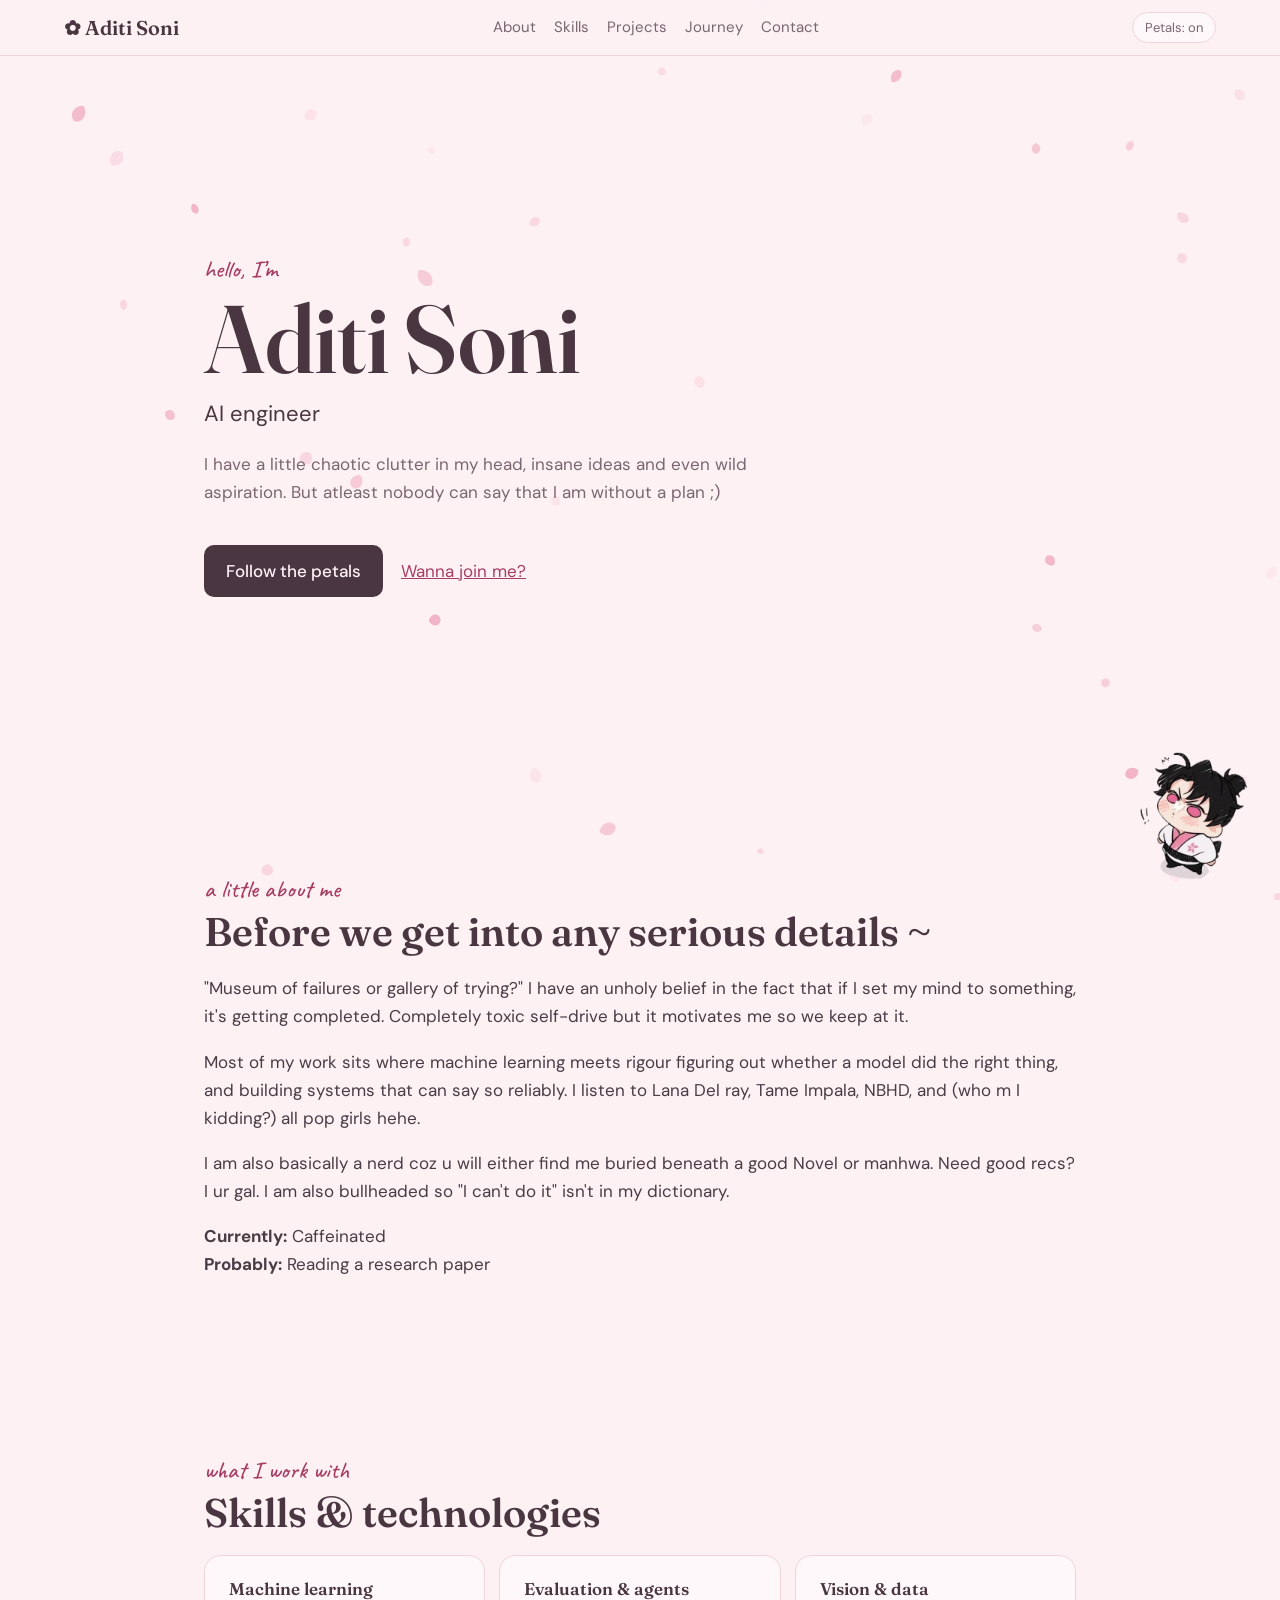
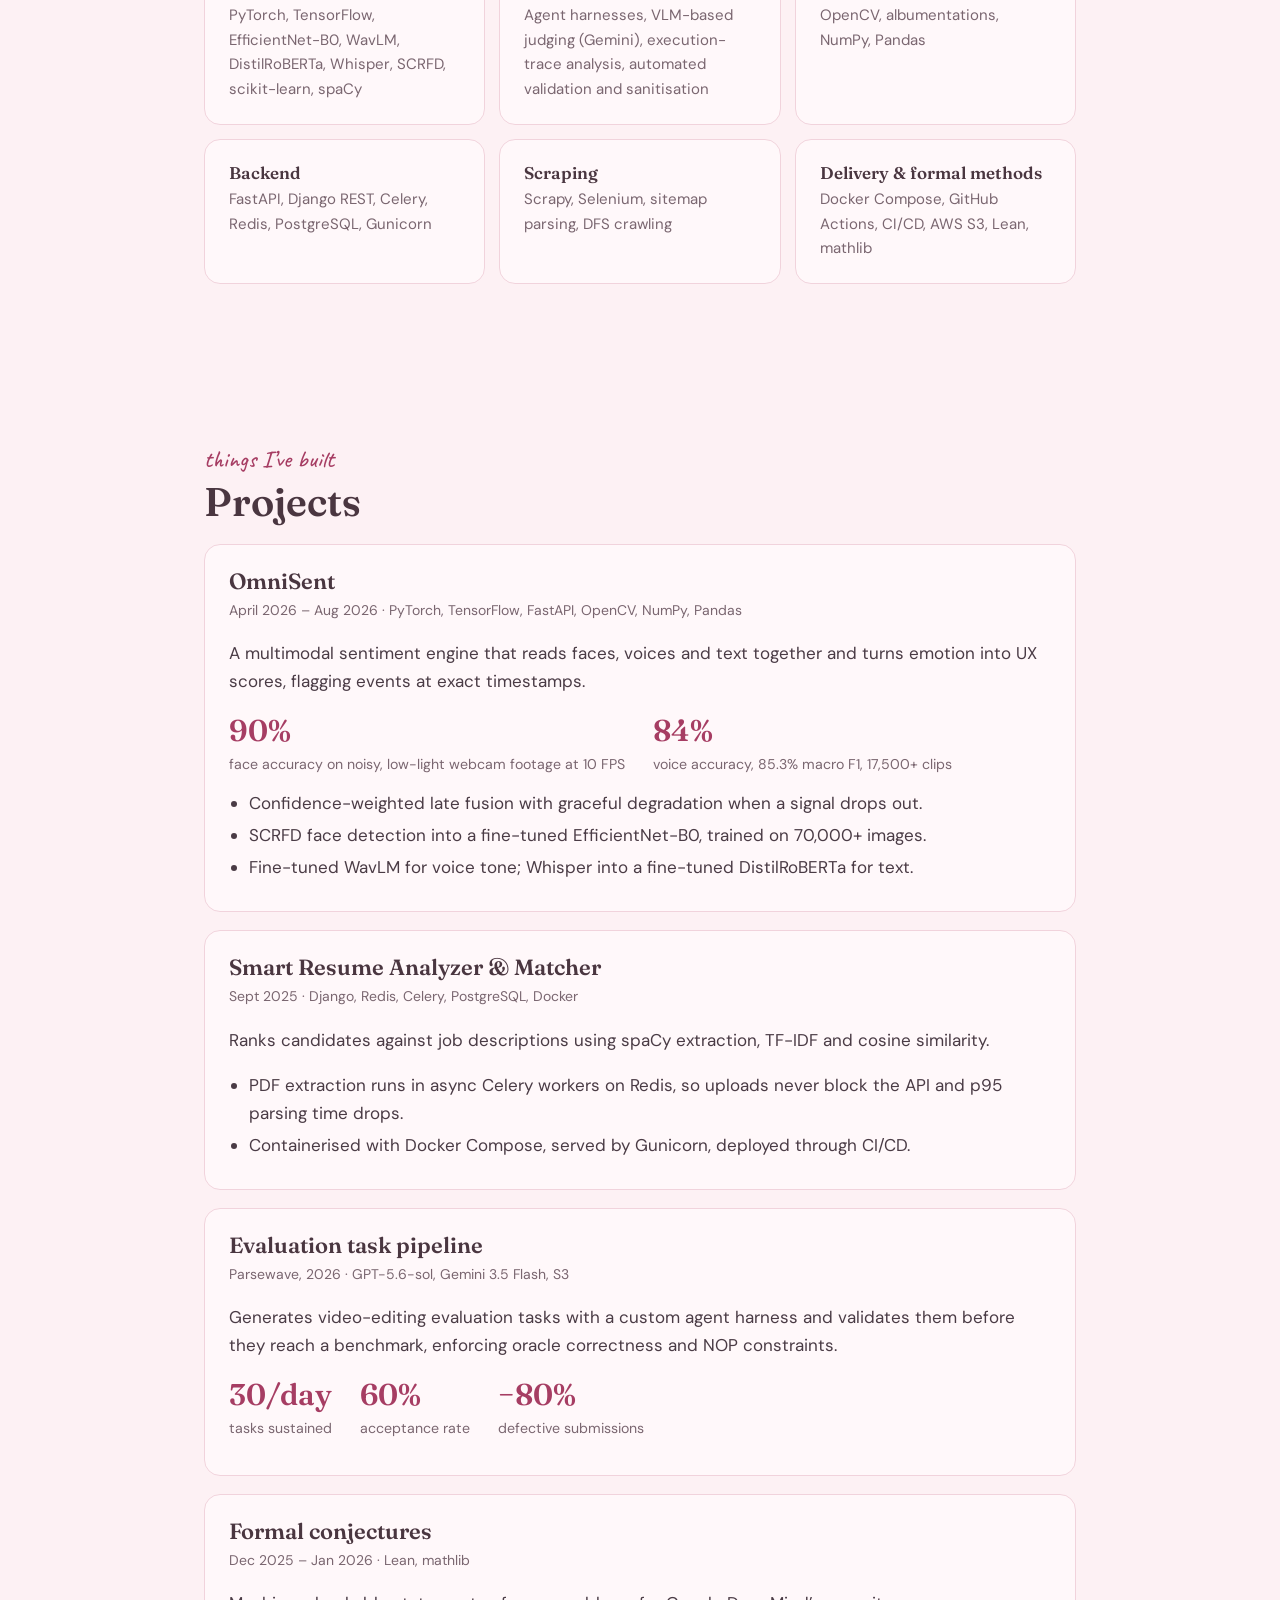
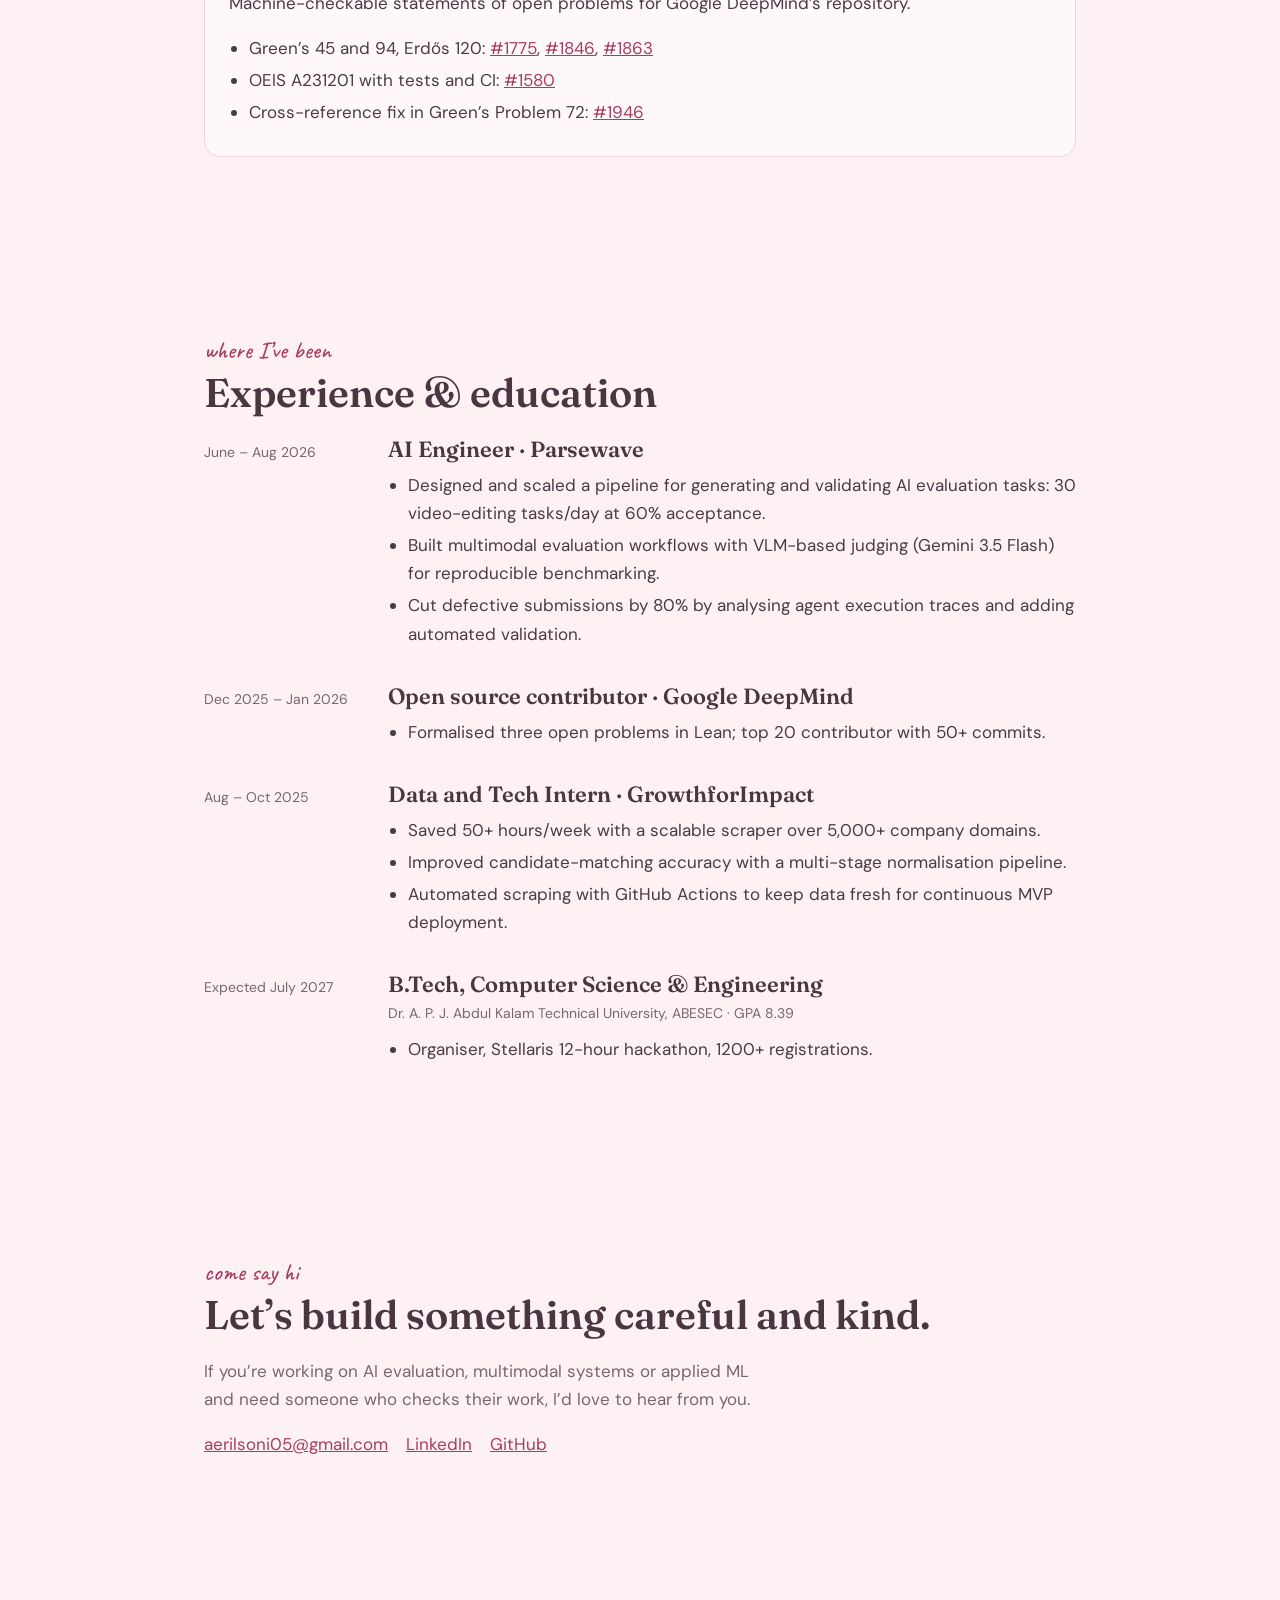
==== commit 7976fb5f: "personalize content" ====
--- a/index.html
+++ b/index.html
@@ -30,9 +30,9 @@
       <p class="script">hello, I’m</p>
       <h1>Aditi<span>Soni</span></h1>
       <p class="role">AI engineer</p>
-      <p class="lede">I have a little chaotic clutter in my head, insane ideas and even wild aspiration. But atleast nobody can say that I am without a plan ;) <br> I am prolly either listening to music, reading novels or building projects. Recently, just started building a 10M Parameter transformer from scratch.</p>
+      <p class="lede">I have a little chaotic clutter in my head, insane ideas and even wild aspiration. But atleast nobody can say that I am without a plan ;)</p>
       <div class="btns">
-        <a class="btn" href="#projects">Know more about me</a>
+        <a class="btn" href="#projects">Follow the petals</a>
         <a href="#contact">Wanna join me?</a>
       </div>
     </section>
@@ -40,11 +40,11 @@
     <!-- ============ ABOUT ============ -->
     <section id="about">
       <p class="script">a little about me</p>
-      <h2>Making AI behaviour measurable</h2>
-      <p>I’m a Computer Science student at ABESEC, graduating in July 2027 with a GPA of 8.39. Most of my work sits where machine learning meets rigour: figuring out whether a model did the right thing, and building systems that can say so reliably.</p>
-      <p>At Parsewave I built pipelines that generate and validate AI evaluation tasks. In my own projects I fuse face, voice and text signals into one sentiment engine. On the side, I formalise open problems in Lean for Google DeepMind’s formal-conjectures project.</p>
-      <p>I also organised Stellaris, a 12-hour hackathon with 1200+ registrations.</p>
-      <p><b>Currently:</b> AI Engineer at Parsewave, June – Aug 2026<br><b>Open source:</b> Top 20 contributor to DeepMind’s formal-conjectures, 50+ commits</p>
+      <h2>Before we get into any serious details ~ </h2>
+      <p>"Museum of failures or gallery of trying?" I have an unholy belief in the fact that if I set my mind to something, it's getting completed. Completely toxic self-drive but it motivates me so we keep at it.</p>
+      <p>Most of my work sits where machine learning meets rigour figuring out whether a model did the right thing, and building systems that can say so reliably. I listen to Lana Del ray, Tame Impala, NBHD, and (who m I kidding?) all pop girls hehe.</p>
+      <p>I am also basically a nerd coz u will either find me buried beneath a good Novel or manhwa. Need good recs? I ur gal. I am also bullheaded so "I can't do it" isn't in my dictionary.</p>
+      <p><b>Currently:</b> Caffeinated<br><b>Probably:</b> Reading a research paper</p>
     </section>
 
     <!-- ============ SKILLS ============ -->
@@ -172,7 +172,6 @@
       <p class="lede">If you’re working on AI evaluation, multimodal systems or applied ML and need someone who checks their work, I’d love to hear from you.</p>
       <div class="links">
         <a href="mailto:aerilsoni05@gmail.com">aerilsoni05@gmail.com</a>
-        <span>+91 73036 50041</span>
         <a href="https://www.linkedin.com/in/aditisoni05">LinkedIn</a>
         <a href="https://github.com/Aditi0522">GitHub</a>
       </div>
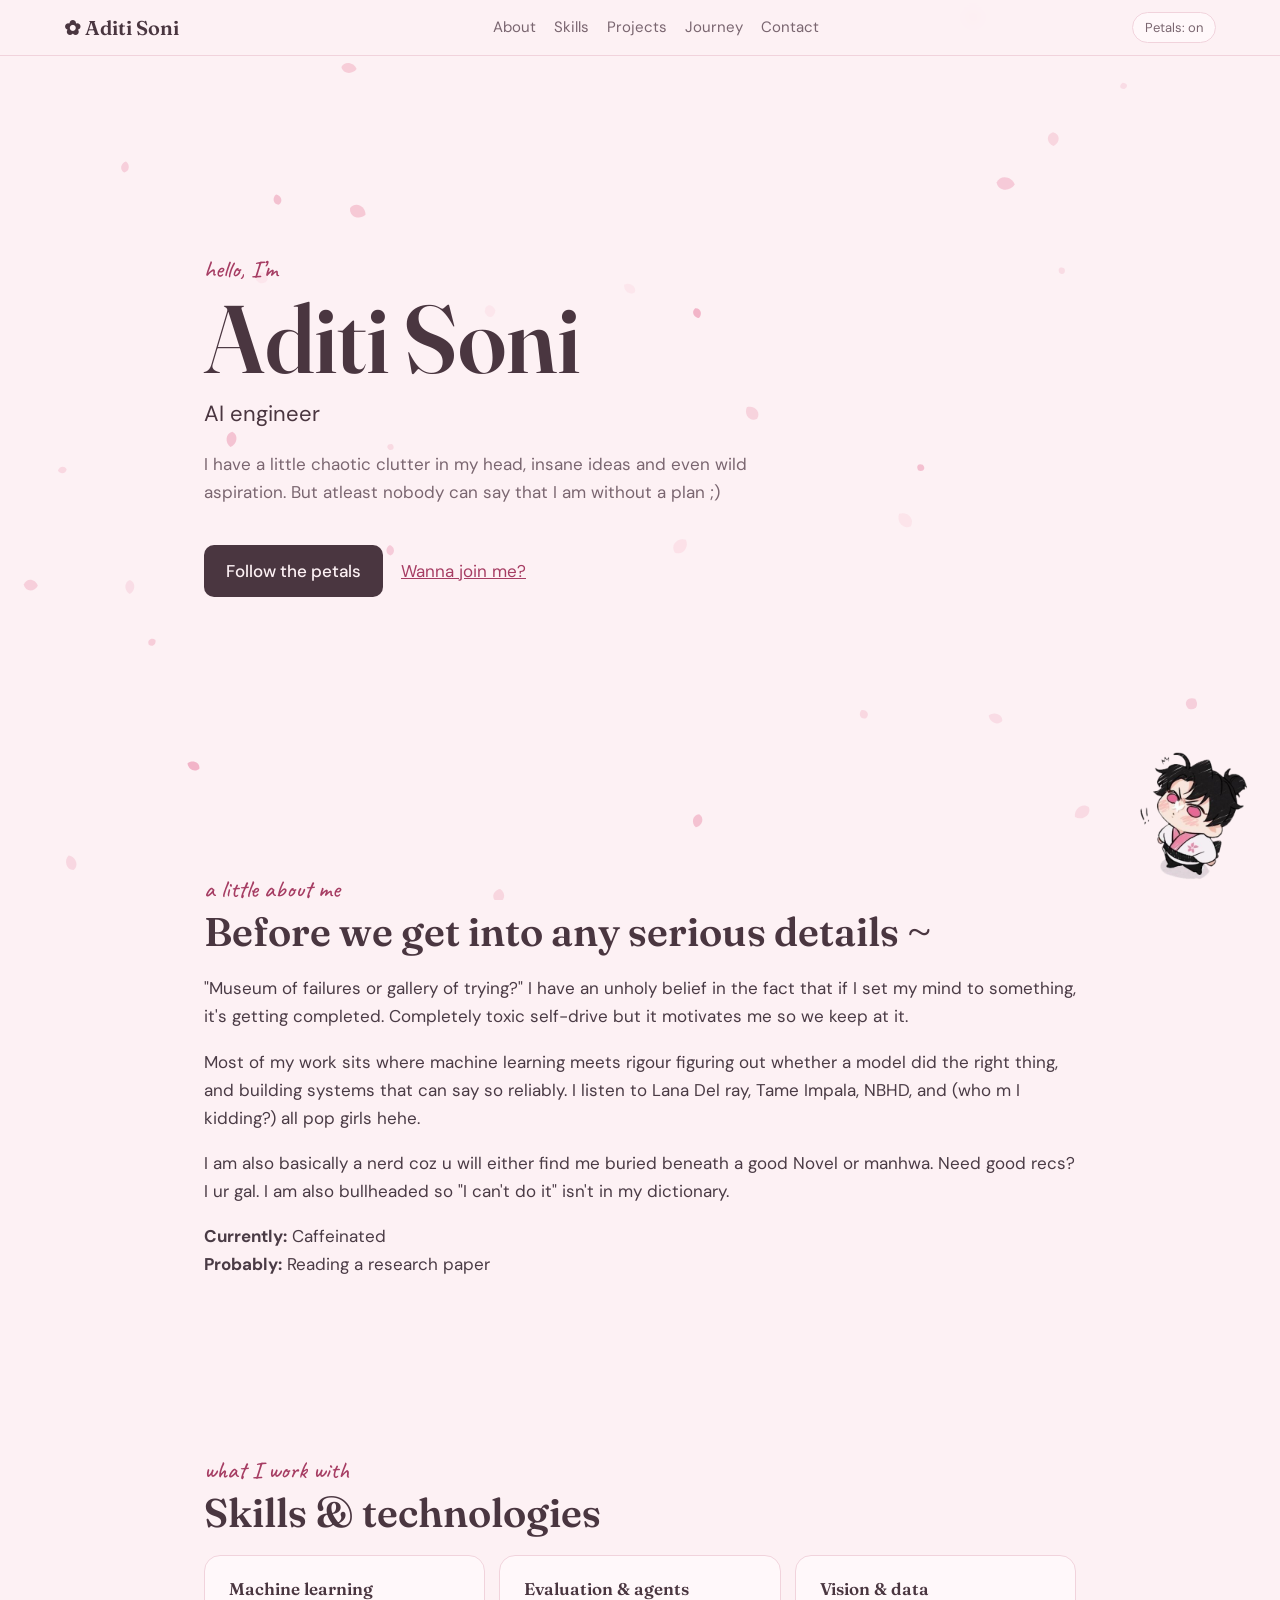
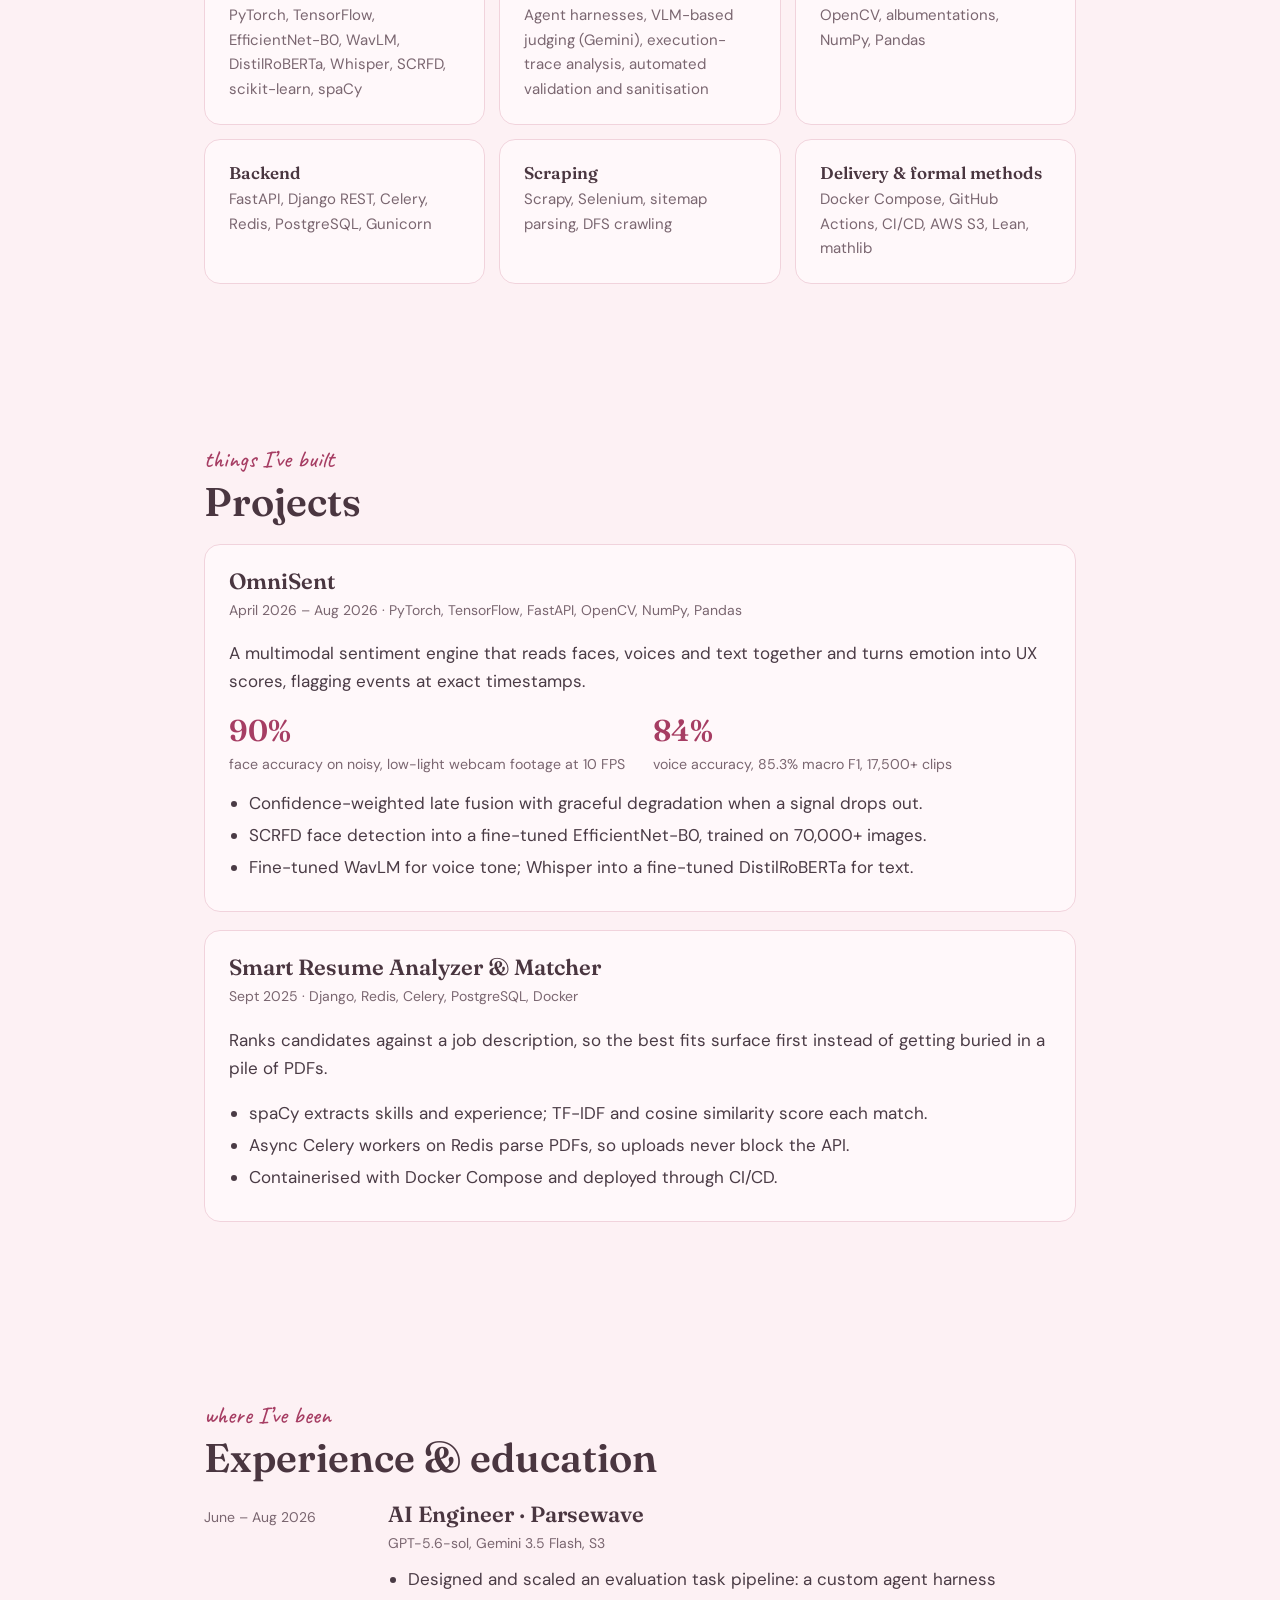
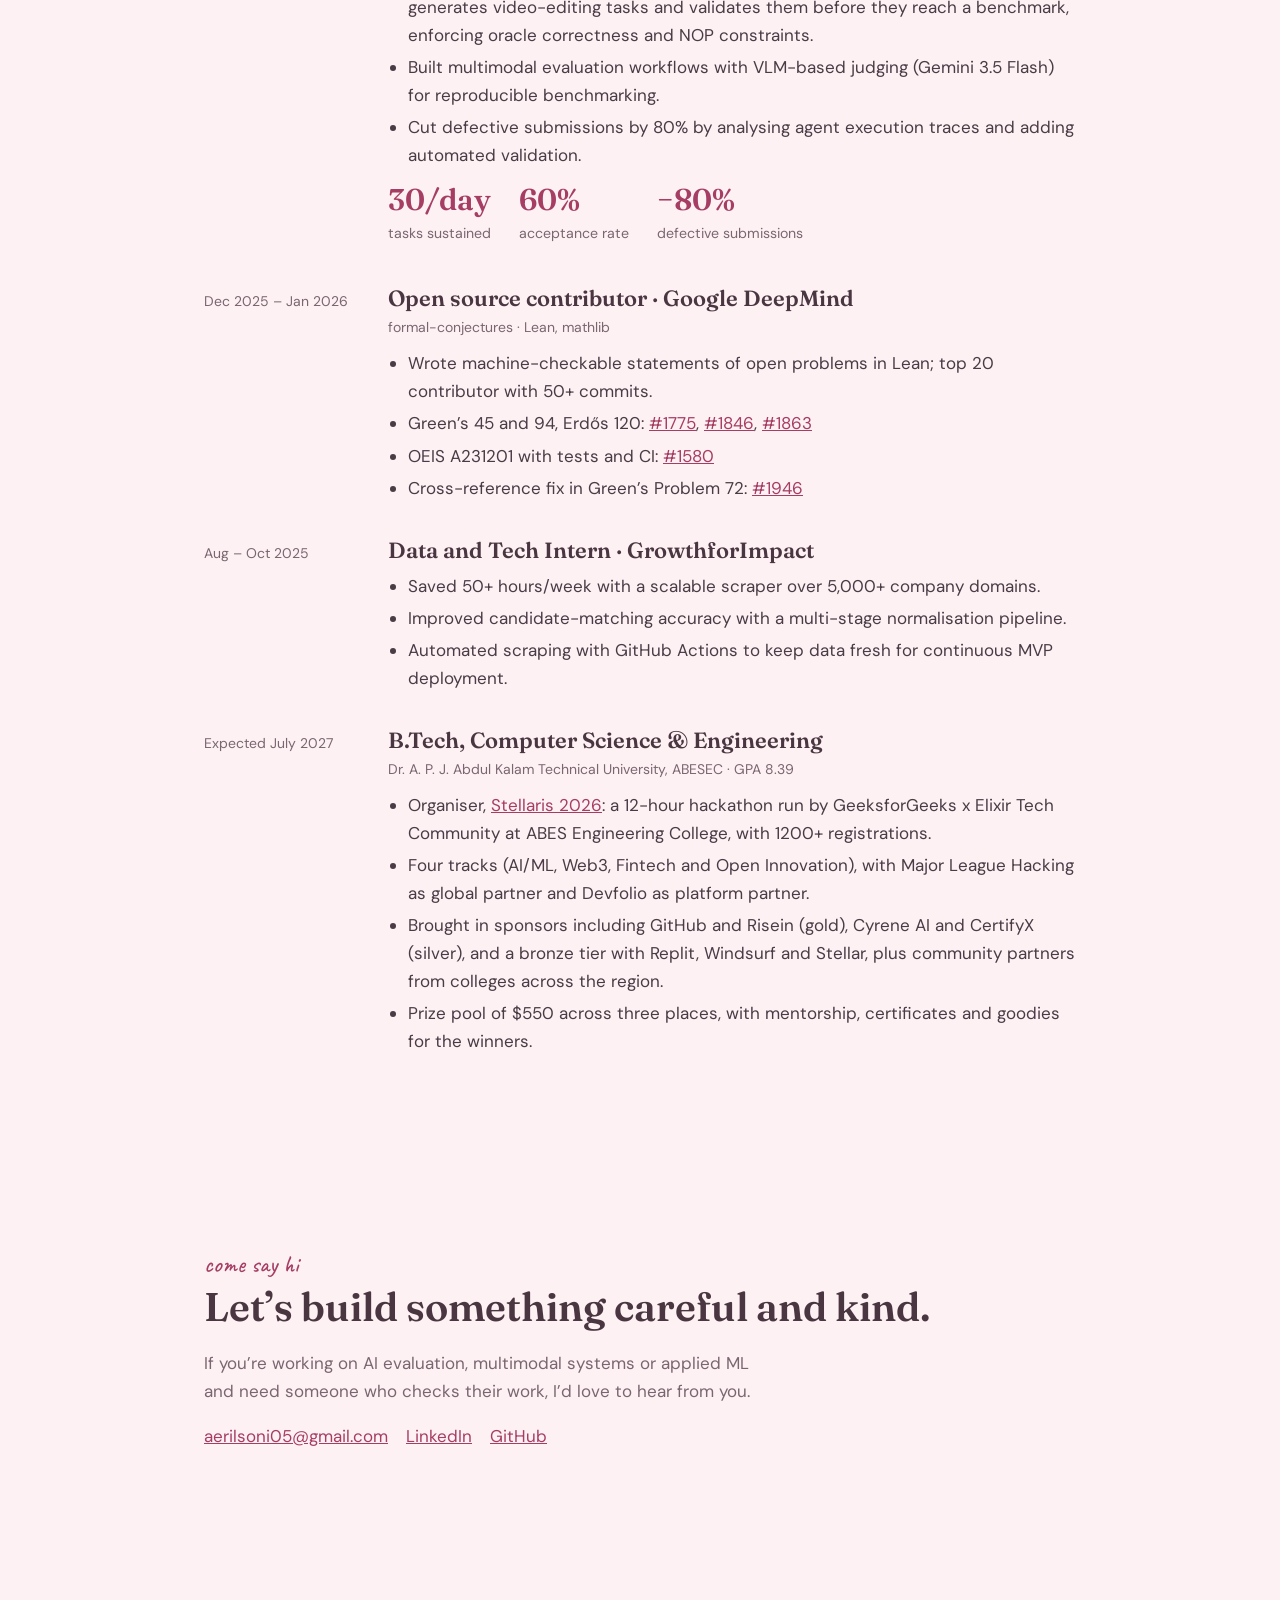
==== commit 6657652e: "polished 1st mvp" ====
--- a/index.html
+++ b/index.html
@@ -84,32 +84,11 @@
       <div class="card">
         <h3>Smart Resume Analyzer &amp; Matcher</h3>
         <p class="meta">Sept 2025 · Django, Redis, Celery, PostgreSQL, Docker</p>
-        <p>Ranks candidates against job descriptions using spaCy extraction, TF-IDF and cosine similarity.</p>
+        <p>Ranks candidates against a job description, so the best fits surface first instead of getting buried in a pile of PDFs.</p>
         <ul>
-          <li>PDF extraction runs in async Celery workers on Redis, so uploads never block the API and p95 parsing time drops.</li>
-          <li>Containerised with Docker Compose, served by Gunicorn, deployed through CI/CD.</li>
-        </ul>
-      </div>
-
-      <div class="card">
-        <h3>Evaluation task pipeline</h3>
-        <p class="meta">Parsewave, 2026 · GPT-5.6-sol, Gemini 3.5 Flash, S3</p>
-        <p>Generates video-editing evaluation tasks with a custom agent harness and validates them before they reach a benchmark, enforcing oracle correctness and NOP constraints.</p>
-        <div class="stats">
-          <div><b>30/day</b><small>tasks sustained</small></div>
-          <div><b>60%</b><small>acceptance rate</small></div>
-          <div><b>−80%</b><small>defective submissions</small></div>
-        </div>
-      </div>
-
-      <div class="card">
-        <h3>Formal conjectures</h3>
-        <p class="meta">Dec 2025 – Jan 2026 · Lean, mathlib</p>
-        <p>Machine-checkable statements of open problems for Google DeepMind’s repository.</p>
-        <ul>
-          <li>Green’s 45 and 94, Erdős 120: <a href="https://github.com/google-deepmind/formal-conjectures/pull/1775">#1775</a>, <a href="https://github.com/google-deepmind/formal-conjectures/pull/1846">#1846</a>, <a href="https://github.com/google-deepmind/formal-conjectures/pull/1863">#1863</a></li>
-          <li>OEIS A231201 with tests and CI: <a href="https://github.com/google-deepmind/formal-conjectures/pull/1580">#1580</a></li>
-          <li>Cross-reference fix in Green’s Problem 72: <a href="https://github.com/google-deepmind/formal-conjectures/pull/1946">#1946</a></li>
+          <li>spaCy extracts skills and experience; TF-IDF and cosine similarity score each match.</li>
+          <li>Async Celery workers on Redis parse PDFs, so uploads never block the API.</li>
+          <li>Containerised with Docker Compose and deployed through CI/CD.</li>
         </ul>
       </div>
     </section>
@@ -123,11 +102,17 @@
         <div class="when">June – Aug 2026</div>
         <div>
           <h3>AI Engineer · Parsewave</h3>
+          <p class="meta">GPT-5.6-sol, Gemini 3.5 Flash, S3</p>
           <ul>
-            <li>Designed and scaled a pipeline for generating and validating AI evaluation tasks: 30 video-editing tasks/day at 60% acceptance.</li>
+            <li>Designed and scaled an evaluation task pipeline: a custom agent harness generates video-editing tasks and validates them before they reach a benchmark, enforcing oracle correctness and NOP constraints.</li>
             <li>Built multimodal evaluation workflows with VLM-based judging (Gemini 3.5 Flash) for reproducible benchmarking.</li>
             <li>Cut defective submissions by 80% by analysing agent execution traces and adding automated validation.</li>
           </ul>
+          <div class="stats">
+            <div><b>30/day</b><small>tasks sustained</small></div>
+            <div><b>60%</b><small>acceptance rate</small></div>
+            <div><b>−80%</b><small>defective submissions</small></div>
+          </div>
         </div>
       </div>
 
@@ -135,8 +120,12 @@
         <div class="when">Dec 2025 – Jan 2026</div>
         <div>
           <h3>Open source contributor · Google DeepMind</h3>
+          <p class="meta">formal-conjectures · Lean, mathlib</p>
           <ul>
-            <li>Formalised three open problems in Lean; top 20 contributor with 50+ commits.</li>
+            <li>Wrote machine-checkable statements of open problems in Lean; top 20 contributor with 50+ commits.</li>
+            <li>Green’s 45 and 94, Erdős 120: <a href="https://github.com/google-deepmind/formal-conjectures/pull/1775">#1775</a>, <a href="https://github.com/google-deepmind/formal-conjectures/pull/1846">#1846</a>, <a href="https://github.com/google-deepmind/formal-conjectures/pull/1863">#1863</a></li>
+            <li>OEIS A231201 with tests and CI: <a href="https://github.com/google-deepmind/formal-conjectures/pull/1580">#1580</a></li>
+            <li>Cross-reference fix in Green’s Problem 72: <a href="https://github.com/google-deepmind/formal-conjectures/pull/1946">#1946</a></li>
           </ul>
         </div>
       </div>
@@ -159,7 +148,10 @@
           <h3>B.Tech, Computer Science &amp; Engineering</h3>
           <p class="meta">Dr. A. P. J. Abdul Kalam Technical University, ABESEC · GPA 8.39</p>
           <ul>
-            <li>Organiser, Stellaris 12-hour hackathon, 1200+ registrations.</li>
+            <li>Organiser, <a href="https://stellaris.elixircommunity.in/">Stellaris 2026</a>: a 12-hour hackathon run by GeeksforGeeks x Elixir Tech Community at ABES Engineering College, with 1200+ registrations.</li>
+            <li>Four tracks (AI/ML, Web3, Fintech and Open Innovation), with Major League Hacking as global partner and Devfolio as platform partner.</li>
+            <li>Brought in sponsors including GitHub and Risein (gold), Cyrene AI and CertifyX (silver), and a bronze tier with Replit, Windsurf and Stellar, plus community partners from colleges across the region.</li>
+            <li>Prize pool of $550 across three places, with mentorship, certificates and goodies for the winners.</li>
           </ul>
         </div>
       </div>
